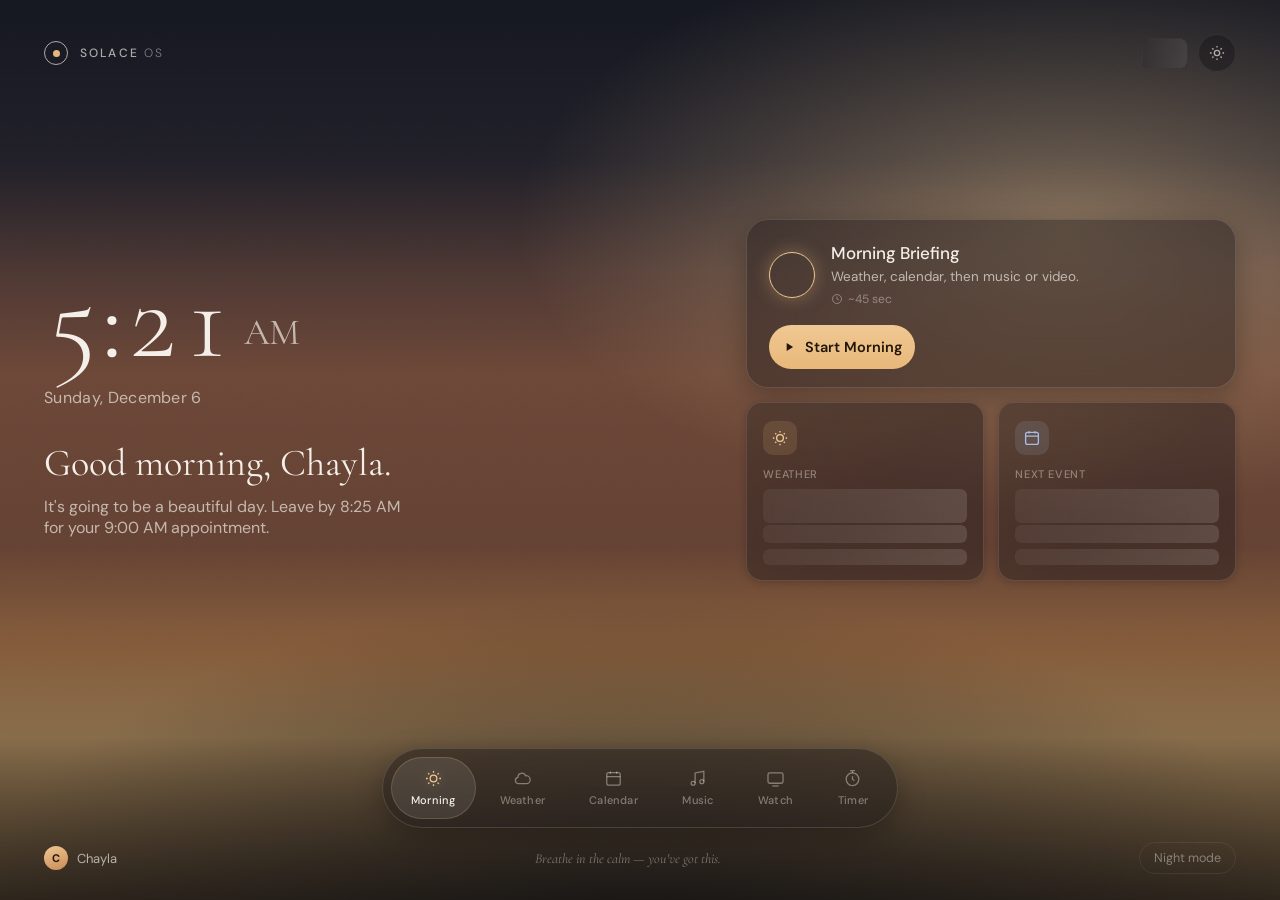
==== solace/index.html @ 103e1e3c "Solace UI/UX overhaul: design tokens through loading states - Add Cormorant Garamond + DM Sans typog" ====
<!DOCTYPE html>
<html lang="en">
<head>
<meta charset="UTF-8" />
<meta name="viewport" content="width=device-width, initial-scale=1.0, maximum-scale=1.0, user-scalable=no" />
<title>Solace</title>
<link rel="icon" href="data:image/svg+xml,%3Csvg xmlns='http://www.w3.org/2000/svg' viewBox='0 0 24 24'%3E%3Ccircle cx='12' cy='12' r='10' fill='none' stroke='%23e8b87a' stroke-width='1.6'/%3E%3Ccircle cx='12' cy='12' r='3' fill='%23e8b87a'/%3E%3C/svg%3E" />
<link rel="preconnect" href="https://fonts.googleapis.com" />
<link rel="preconnect" href="https://fonts.gstatic.com" crossorigin />
<link href="https://fonts.googleapis.com/css2?family=Cormorant+Garamond:ital,wght@0,300;0,400;0,500;1,300&family=DM+Sans:ital,opsz,wght@0,9..40,300;0,9..40,400;0,9..40,500;0,9..40,600;1,9..40,300&display=swap" rel="stylesheet" />
<link rel="stylesheet" href="styles.css" />
</head>
<body>

  <div id="wallpaper" class="wallpaper"></div>
  <div class="grain"></div>
  <div class="wallpaper-scrim"></div>

  <div id="app" class="app">

    <!-- Top bar -->
    <header class="topbar">
      <div class="wordmark">
        <span class="mark"><span class="mark-dot"></span></span>
        <span class="wordmark-text">SOLACE <span class="wordmark-thin">OS</span></span>
      </div>
      <div class="status-cluster">
        <span class="status-pill" id="statusTemp">64°</span>
        <button class="icon-btn" id="settingsBtn" aria-label="Settings" title="Settings">
          <svg viewBox="0 0 24 24" width="20" height="20" fill="none" stroke="currentColor" stroke-width="1.6">
            <circle cx="12" cy="12" r="3.2"/>
            <path d="M12 3.5v2M12 18.5v2M20.5 12h-2M5.5 12h-2M17.66 6.34l-1.42 1.42M7.76 16.24l-1.42 1.42M17.66 17.66l-1.42-1.42M7.76 7.76 6.34 6.34"/>
          </svg>
        </button>
      </div>
    </header>

    <!-- Main ambient view -->
    <main class="stage">
      <section class="hero">
        <div class="clock-block">
          <div class="clock" id="clock">7:00<span class="ampm" id="clockAmpm">AM</span></div>
          <div class="date" id="dateLine">Tuesday, May 20</div>
          <div class="greeting" id="greeting">Good morning, Chayla.</div>
          <div class="context-line" id="contextLine">It's going to be a beautiful day. Ready when you are.</div>
          <button class="timer-badge" id="timerBadge" hidden>
            <svg viewBox="0 0 24 24" width="13" height="13" fill="none" stroke="currentColor" stroke-width="2"><circle cx="12" cy="13" r="8"/><path d="M12 9v4l2.5 2M9 2h6"/></svg>
            <span id="timerBadgeText">4:32</span>
            <span class="timer-badge-label">left</span>
          </button>
        </div>
      </section>

      <section class="side">
        <button class="briefing-card" id="startMorningCard">
          <div class="briefing-top">
            <div class="orb" aria-hidden="true"><div class="orb-ring idle-breathe"></div></div>
            <div class="briefing-copy">
              <div class="briefing-title">Morning Briefing</div>
              <div class="briefing-sub">Weather, calendar, then music or video.</div>
              <div class="briefing-duration">
                <svg viewBox="0 0 24 24" width="12" height="12" fill="none" stroke="currentColor" stroke-width="1.8"><circle cx="12" cy="12" r="9"/><path d="M12 7v5l3.5 2"/></svg>
                ~45 sec
              </div>
            </div>
          </div>
          <div class="start-btn">
            <svg viewBox="0 0 24 24" width="14" height="14" fill="currentColor"><path d="M8 5v14l11-7z"/></svg>
            Start Morning
          </div>
        </button>

        <div class="preview-row">
          <div class="preview-card widget-card" id="weatherWidget">
            <div class="widget-icon weather-icon" aria-hidden="true">
              <svg viewBox="0 0 24 24" width="18" height="18" fill="none" stroke="currentColor" stroke-width="1.8"><circle cx="12" cy="12" r="4.5"/><path d="M12 2.5v2M12 19.5v2M21.5 12h-2M4.5 12h-2M18.4 5.6l-1.4 1.4M7 17l-1.4 1.4M18.4 18.4 17 17M7 7 5.6 5.6"/></svg>
            </div>
            <div class="preview-label">Weather</div>
            <div class="preview-main" id="weatherTempPreview">64°</div>
            <div class="preview-sub" id="weatherCondPreview">Clear</div>
            <div class="preview-foot" id="weatherHighLowPreview">High 76° · Low 58°</div>
          </div>
          <div class="preview-card widget-card" id="calendarWidget">
            <div class="widget-icon calendar-icon" aria-hidden="true">
              <svg viewBox="0 0 24 24" width="18" height="18" fill="none" stroke="currentColor" stroke-width="1.8"><rect x="3.5" y="4.5" width="17" height="16" rx="2.5"/><path d="M3.5 9.5h17M8 3v3M16 3v3"/></svg>
            </div>
            <div class="preview-label">Next event</div>
            <div class="preview-main" id="nextEventTime">9:00 AM</div>
            <div class="preview-sub" id="nextEventTitle">Morning Appointment</div>
            <div class="preview-foot" id="nextEventLeaveBy">Leave by 8:25 AM</div>
          </div>
        </div>
      </section>
    </main>

    <!-- Panels (Weather / Calendar / Music / Watch) -->
    <section class="panel" id="panel-weather" hidden>
      <div class="panel-inner">
        <button class="panel-close" data-close-panel aria-label="Close">
          <svg viewBox="0 0 24 24" width="16" height="16" fill="none" stroke="currentColor" stroke-width="1.8"><path d="M6 6l12 12M18 6 6 18"/></svg>
        </button>
        <h2 class="panel-title">Your day</h2>
        <div class="panel-weather-hero">
          <div class="panel-weather-temp" id="panelWeatherTemp">64°</div>
          <div class="panel-weather-cond" id="panelWeatherCond">Clear</div>
        </div>
        <div class="panel-weather-range" id="panelWeatherRange">High 76° · Low 58° · 30% chance of rain</div>
        <p class="panel-note" id="panelWeatherNote">Clear this morning with a warm afternoon.</p>
      </div>
    </section>

    <section class="panel" id="panel-calendar" hidden>
      <div class="panel-inner">
        <button class="panel-close" data-close-panel aria-label="Close">
          <svg viewBox="0 0 24 24" width="16" height="16" fill="none" stroke="currentColor" stroke-width="1.8"><path d="M6 6l12 12M18 6 6 18"/></svg>
        </button>
        <h2 class="panel-title">Up next</h2>
        <ul class="event-list" id="eventList"></ul>
      </div>
    </section>

    <section class="panel" id="panel-music" hidden>
      <div class="panel-inner panel-center panel-music-inner">
        <button class="panel-close" data-close-panel aria-label="Close">
          <svg viewBox="0 0 24 24" width="16" height="16" fill="none" stroke="currentColor" stroke-width="1.8"><path d="M6 6l12 12M18 6 6 18"/></svg>
        </button>
        <h2 class="panel-title">Play something</h2>

        <div class="spotify-embed-wrap" id="spotifyEmbedWrap" hidden>
          <iframe
            id="spotifyEmbed"
            title="Spotify playlist"
            style="border-radius: 12px"
            width="100%"
            height="352"
            frameborder="0"
            allowfullscreen
            allow="autoplay; clipboard-write; encrypted-media; fullscreen; picture-in-picture"
            loading="lazy"
          ></iframe>
        </div>

        <div class="empty-state" id="spotifyEmptyState">
          <div class="empty-state-icon music-empty-icon" aria-hidden="true">
            <svg viewBox="0 0 24 24" width="32" height="32" fill="none" stroke="currentColor" stroke-width="1.4"><path d="M9 18V5l11-2v13"/><circle cx="6.5" cy="18" r="2.5"/><circle cx="17.5" cy="16" r="2.5"/></svg>
          </div>
          <p class="empty-state-title">No playlist yet</p>
          <p class="empty-state-desc">Add a Spotify playlist link in Settings to play it right here.</p>
          <button class="pill-btn pill-btn-large" id="musicPlayBtn">
            <svg viewBox="0 0 24 24" width="16" height="16" fill="currentColor"><path d="M8 5v14l11-7z"/></svg>
            Open Spotify
          </button>
        </div>
      </div>
    </section>

    <section class="panel" id="panel-timer" hidden>
      <div class="panel-inner">
        <button class="panel-close" data-close-panel aria-label="Close">
          <svg viewBox="0 0 24 24" width="16" height="16" fill="none" stroke="currentColor" stroke-width="1.8"><path d="M6 6l12 12M18 6 6 18"/></svg>
        </button>
        <h2 class="panel-title">Timer &amp; alarms</h2>

        <div class="timer-setup" id="timerSetup">
          <div class="timer-presets">
            <button class="preset-chip" data-minutes="5">5 min</button>
            <button class="preset-chip" data-minutes="10">10 min</button>
            <button class="preset-chip" data-minutes="15">15 min</button>
            <button class="preset-chip" data-minutes="20">20 min</button>
            <button class="preset-chip" data-minutes="30">30 min</button>
          </div>
          <div class="timer-custom-row">
            <input type="number" id="timerCustomMinutes" min="1" max="180" placeholder="Custom minutes" />
            <button class="pill-btn" id="timerStartBtn">Start</button>
          </div>
        </div>

        <div class="timer-display" id="timerDisplay" hidden>
          <div class="timer-countdown" id="timerCountdown">10:00</div>
          <div class="timer-controls">
            <button class="ghost-btn" id="timerPauseBtn">Pause</button>
            <button class="ghost-btn" id="timerCancelBtn">Cancel</button>
          </div>
        </div>

        <div class="panel-divider"></div>

        <h3 class="subsection-title">Alarms</h3>
        <ul class="feed-list" id="alarmList"></ul>
        <div class="feed-add-row">
          <input type="time" id="newAlarmTime" class="feed-label-input" />
          <input type="text" id="newAlarmLabel" placeholder="Label (optional)" class="feed-url-input" />
          <button class="pill-btn" id="addAlarmBtn">Add</button>
        </div>
      </div>
    </section>

    <section class="panel" id="panel-watch" hidden>
      <div class="panel-inner panel-center">
        <button class="panel-close" data-close-panel aria-label="Close">
          <svg viewBox="0 0 24 24" width="16" height="16" fill="none" stroke="currentColor" stroke-width="1.8"><path d="M6 6l12 12M18 6 6 18"/></svg>
        </button>
        <h2 class="panel-title">Watch something</h2>
        <div class="watch-grid">
          <button class="watch-tile watch-tile-youtube" data-url="https://www.youtube.com">
            <span class="watch-tile-icon" aria-hidden="true">
              <svg viewBox="0 0 24 24" width="28" height="28" fill="currentColor"><path d="M23.5 6.2a3 3 0 0 0-2.1-2.1C19.5 3.5 12 3.5 12 3.5s-7.5 0-9.4.6A3 3 0 0 0 .5 6.2 31.5 31.5 0 0 0 0 12a31.5 31.5 0 0 0 .5 5.8 3 3 0 0 0 2.1 2.1c1.9.6 9.4.6 9.4.6s7.5 0 9.4-.6a3 3 0 0 0 2.1-2.1A31.5 31.5 0 0 0 24 12a31.5 31.5 0 0 0-.5-5.8zM9.7 15.5V8.5L15.8 12l-6.1 3.5z"/></svg>
            </span>
            <span class="watch-tile-name">YouTube</span>
          </button>
          <button class="watch-tile watch-tile-netflix" data-url="https://www.netflix.com">
            <span class="watch-tile-icon" aria-hidden="true">
              <svg viewBox="0 0 24 24" width="28" height="28" fill="currentColor"><path d="M5.4 3h3.6l3.2 8.6L15.4 3h3.6l-5.2 18h-3.6L5.4 3zm13.2 0h3.6L24 21h-3.6l-2.4-8.4L15.6 21H12l6.6-18z"/></svg>
            </span>
            <span class="watch-tile-name">Netflix</span>
          </button>
          <button class="watch-tile watch-tile-peacock" data-url="https://www.peacocktv.com">
            <span class="watch-tile-icon" aria-hidden="true">
              <svg viewBox="0 0 24 24" width="28" height="28" fill="currentColor"><circle cx="12" cy="12" r="9"/><path d="M8 14c1.5-2 3-3 4-3s2.5 1 4 3" fill="none" stroke="currentColor" stroke-width="1.5"/></svg>
            </span>
            <span class="watch-tile-name">Peacock</span>
          </button>
        </div>
        <p class="panel-footnote">Opens in a new tab — Solace stays right here.</p>
      </div>
    </section>

    <!-- Bottom dock -->
    <nav class="dock" id="dock">
      <button class="dock-item active" data-view="morning">
        <svg viewBox="0 0 24 24" width="19" height="19" fill="none" stroke="currentColor" stroke-width="1.6"><circle cx="12" cy="12" r="4.2"/><path d="M12 2.5v2.2M12 19.3v2.2M21.5 12h-2.2M4.7 12H2.5M18.7 5.3l-1.55 1.55M6.85 17.15l-1.55 1.55M18.7 18.7l-1.55-1.55M6.85 6.85 5.3 5.3"/></svg>
        <span>Morning</span>
      </button>
      <button class="dock-item" data-view="weather">
        <svg viewBox="0 0 24 24" width="19" height="19" fill="none" stroke="currentColor" stroke-width="1.6"><path d="M7 18.5a4 4 0 0 1-.8-7.92 5 5 0 0 1 9.66-2A4.5 4.5 0 0 1 17.5 18.5H7Z"/></svg>
        <span>Weather</span>
      </button>
      <button class="dock-item" data-view="calendar">
        <svg viewBox="0 0 24 24" width="19" height="19" fill="none" stroke="currentColor" stroke-width="1.6"><rect x="3.5" y="4.5" width="17" height="16" rx="2.5"/><path d="M3.5 9.5h17M8 3v3M16 3v3"/></svg>
        <span>Calendar</span>
      </button>
      <button class="dock-item" data-view="music">
        <svg viewBox="0 0 24 24" width="19" height="19" fill="none" stroke="currentColor" stroke-width="1.6"><path d="M9 18V5l11-2v13"/><circle cx="6.5" cy="18" r="2.5"/><circle cx="17.5" cy="16" r="2.5"/></svg>
        <span>Music</span>
      </button>
      <button class="dock-item" data-view="watch">
        <svg viewBox="0 0 24 24" width="19" height="19" fill="none" stroke="currentColor" stroke-width="1.6"><rect x="2.5" y="5" width="19" height="13" rx="2.2"/><path d="M8 21.5h8"/></svg>
        <span>Watch</span>
      </button>
      <button class="dock-item" data-view="timer">
        <svg viewBox="0 0 24 24" width="19" height="19" fill="none" stroke="currentColor" stroke-width="1.6"><circle cx="12" cy="13" r="8"/><path d="M12 9v4l2.5 2M9 2h6M12 2v3"/></svg>
        <span>Timer</span>
      </button>
    </nav>

    <!-- Bottom-left profile / quote strip (ambient) -->
    <div class="bottom-strip">
      <div class="profile-chip">
        <span class="avatar" id="avatarInitial">C</span>
        <span id="profileName">Chayla</span>
      </div>
      <div class="quote-line" id="quoteLine">Your day is already unfolding. Let's make it a good one.</div>
      <button class="ghost-btn" id="nightModeBtn">Night mode</button>
    </div>
  </div>

  <!-- Morning briefing overlay -->
  <div class="briefing-overlay" id="briefingOverlay" hidden>
    <div class="briefing-stage">
      <div class="briefing-progress-wrap" id="briefingProgressWrap" aria-hidden="true">
        <div class="briefing-progress-track">
          <div class="briefing-progress-bar" id="briefingProgressBar"></div>
        </div>
        <span class="briefing-progress-label" id="briefingProgressLabel">Morning briefing</span>
      </div>
      <div class="briefing-orb" id="briefingOrb"><div class="orb-ring big"></div><div class="orb-ring big delay"></div></div>
      <div class="briefing-text" id="briefingText">Good morning, Chayla.</div>
      <div class="briefing-media-choices" id="briefingChoices" hidden>
        <button class="choice-btn" data-action="music">Play Music</button>
        <button class="choice-btn" data-action="youtube">YouTube</button>
        <button class="choice-btn" data-action="netflix">Netflix</button>
        <button class="choice-btn" data-action="peacock">Peacock</button>
        <button class="choice-btn choice-btn-quiet" data-action="none">Not Now</button>
      </div>
      <button class="briefing-close" id="briefingClose" aria-label="Close">
        <svg viewBox="0 0 24 24" width="18" height="18" fill="none" stroke="currentColor" stroke-width="1.8"><path d="M6 6l12 12M18 6 6 18"/></svg>
      </button>
    </div>
  </div>

  <!-- Timer/alarm alert overlay -->
  <div class="briefing-overlay" id="alertOverlay" hidden>
    <div class="briefing-stage">
      <div class="briefing-orb"><div class="orb-ring big"></div><div class="orb-ring big delay"></div></div>
      <div class="briefing-text" id="alertText">Time's up!</div>
      <div class="briefing-media-choices">
        <button class="choice-btn" id="alertSnoozeBtn" hidden>Snooze</button>
        <button class="choice-btn" id="alertDismissBtn">Dismiss</button>
      </div>
    </div>
  </div>

  <!-- Settings overlay -->
  <div class="settings-overlay" id="settingsOverlay" hidden>
    <div class="settings-panel">
      <div class="settings-header">
        <h2>Settings</h2>
        <button class="icon-btn" id="settingsClose" aria-label="Close">
          <svg viewBox="0 0 24 24" width="18" height="18" fill="none" stroke="currentColor" stroke-width="1.8"><path d="M6 6l12 12M18 6 6 18"/></svg>
        </button>
      </div>

      <div class="settings-body">
        <section class="settings-section">
          <h3 class="settings-section-title">Profile</h3>
          <label class="field">
            <span class="field-label">Name</span>
            <input type="text" id="settingName" placeholder="Chayla" />
          </label>

          <label class="field">
            <span class="field-label">Device name</span>
            <input type="text" id="settingDevice" placeholder="Solace" />
          </label>
        </section>

        <section class="settings-section">
          <h3 class="settings-section-title">Media</h3>
          <label class="field">
            <span class="field-label">Spotify playlist link</span>
            <input type="url" id="settingSpotifyUrl" placeholder="https://open.spotify.com/playlist/..." />
          </label>
        </section>

        <section class="settings-section">
          <h3 class="settings-section-title">Calendars</h3>
          <div class="field">
            <span class="field-label">Connected feeds</span>
          <ul class="feed-list" id="calendarFeedList"></ul>
          <div class="feed-add-row">
            <input type="text" id="newFeedLabel" placeholder="Label (e.g. Chayla)" class="feed-label-input" />
            <input type="url" id="newFeedUrl" placeholder="webcal:// or https:// calendar link" class="feed-url-input" />
            <button class="pill-btn" id="addFeedBtn">Add</button>
          </div>
          <div class="field-hint" id="feedHint">From the Calendar app: calendar name → Share Calendar → Public Calendar, then copy the link.</div>
          </div>
        </section>

        <section class="settings-section">
          <h3 class="settings-section-title">Appearance</h3>
          <div class="field">
            <span class="field-label">Wallpaper</span>
          <div class="wallpaper-row">
            <button class="pill-btn" id="wallpaperUploadBtn">Upload photo</button>
            <button class="ghost-btn" id="wallpaperResetBtn">Use default</button>
          </div>
          <input type="file" id="wallpaperInput" accept="image/*" hidden />
          <div class="field-hint" id="wallpaperHint"></div>
          </div>
        </section>

        <section class="settings-section">
          <h3 class="settings-section-title">Briefing</h3>
          <label class="field">
            <span class="field-label">Voice</span>
            <select id="settingVoice"></select>
          </label>

          <div class="field field-row">
            <span class="field-label">Speak briefing aloud</span>
            <button class="toggle" id="toggleVoice" role="switch" aria-checked="true"><span class="toggle-knob"></span></button>
          </div>

          <div class="field field-row">
            <span class="field-label">Morning auto-start</span>
            <button class="toggle" id="toggleAutoStart" role="switch" aria-checked="false"><span class="toggle-knob"></span></button>
          </div>

          <label class="field">
            <span class="field-label">Morning start time</span>
            <input type="time" id="settingStartTime" value="07:00" />
          </label>
        </section>

        <div class="settings-footer">
          <button class="pill-btn pill-btn-large" id="settingsSaveBtn">Save changes</button>
          <div class="field-hint settings-status" id="dataSourceHint">Checking for live updates…</div>
        </div>
      </div>
    </div>
  </div>

  <script src="vendor/supabase.js"></script>
  <script src="data.js"></script>
  <script src="app.js"></script>
</body>
</html>
---- solace/styles.css ----
:root {
  /* Color */
  --ink: #f4efe8;
  --ink-dim: rgba(244, 239, 232, 0.68);
  --ink-faint: rgba(244, 239, 232, 0.42);
  --accent: #e8b87a;
  --accent-strong: #f0c893;
  --accent-deep: #c98a55;
  --ground: #0b0b0d;
  --dusk: #1c2231;
  --ember: #8a5a45;
  --surface: rgba(20, 18, 22, 0.38);
  --surface-strong: rgba(16, 14, 18, 0.56);
  --surface-border: rgba(244, 239, 232, 0.14);
  --surface-border-soft: rgba(244, 239, 232, 0.08);

  /* Typography */
  --font-display: "Cormorant Garamond", Georgia, "Times New Roman", serif;
  --font-body: "DM Sans", -apple-system, "SF Pro Display", "Segoe UI", Inter, Roboto, system-ui, sans-serif;

  /* Spacing scale */
  --space-1: 4px;
  --space-2: 8px;
  --space-3: 12px;
  --space-4: 16px;
  --space-5: 20px;
  --space-6: 24px;
  --space-7: 32px;
  --space-8: 44px;

  /* Shape & motion */
  --radius-lg: 22px;
  --radius-md: 16px;
  --radius-sm: 10px;
  --blur: 22px;
  --ease: cubic-bezier(0.22, 1, 0.36, 1);
  --ease-spring: cubic-bezier(0.34, 1.56, 0.64, 1);

  /* Elevation */
  --shadow-sm: 0 2px 8px rgba(0, 0, 0, 0.18);
  --shadow-md: 0 8px 28px rgba(0, 0, 0, 0.28);
  --shadow-lg: 0 18px 48px rgba(0, 0, 0, 0.38);
  --elev-1: var(--shadow-sm);
  --elev-2: var(--shadow-md);
  --elev-3: var(--shadow-lg);
}

* { box-sizing: border-box; }

[hidden] { display: none !important; }

html, body {
  height: 100%;
  margin: 0;
  overflow: hidden;
  background: var(--ground);
  font-family: var(--font-body);
  color: var(--ink);
  -webkit-font-smoothing: antialiased;
  user-select: none;
}

button, input, select {
  font-family: inherit;
  color: inherit;
}

button {
  cursor: pointer;
  background: none;
  border: none;
}

button:focus-visible,
input:focus-visible,
select:focus-visible,
[tabindex]:focus-visible {
  outline: 2px solid var(--accent);
  outline-offset: 2px;
}

/* ---------- Wallpaper ---------- */

.wallpaper {
  position: fixed;
  inset: -4%;
  background-image:
    radial-gradient(ellipse 60% 45% at 78% 28%, rgba(255, 214, 160, 0.55), transparent 60%),
    linear-gradient(180deg, var(--dusk) 0%, #2c2a35 22%, var(--ember) 42%, #8a5a45 58%, var(--accent-deep) 68%, var(--accent) 76%, #1a1410 100%);
  background-size: 110% 110%;
  background-position: 50% 40%;
}

.wallpaper.custom {
  background-image: var(--custom-wallpaper);
  background-size: cover;
}

.wallpaper::after {
  content: "";
  position: absolute;
  inset: 0;
  background: radial-gradient(ellipse 70% 50% at 50% 100%, rgba(10, 14, 22, 0.55), transparent 70%);
}

.grain {
  position: fixed;
  inset: 0;
  pointer-events: none;
  opacity: 0.05;
  mix-blend-mode: overlay;
  background-image: url("data:image/svg+xml,%3Csvg xmlns='http://www.w3.org/2000/svg' width='160' height='160'%3E%3Cfilter id='n'%3E%3CfeTurbulence type='fractalNoise' baseFrequency='0.9' numOctaves='2' stitchTiles='stitch'/%3E%3C/filter%3E%3Crect width='100%25' height='100%25' filter='url(%23n)'/%3E%3C/svg%3E");
}

.wallpaper-scrim {
  position: fixed;
  inset: 0;
  background: linear-gradient(180deg, rgba(6, 7, 10, 0.42) 0%, rgba(6, 7, 10, 0.18) 30%, rgba(6, 7, 10, 0.32) 70%, rgba(6, 7, 10, 0.58) 100%);
  pointer-events: none;
}

@media (prefers-reduced-motion: no-preference) {
  .wallpaper:not(.custom) {
    animation: driftWallpaper 90s ease-in-out infinite;
  }
  .orb-ring.idle-breathe {
    animation: breathe 4.5s ease-in-out infinite;
  }
}

@keyframes driftWallpaper {
  0% { background-position: 50% 40%; }
  50% { background-position: 54% 45%; }
  100% { background-position: 50% 40%; }
}

@keyframes breathe {
  0%, 100% { transform: scale(1); opacity: 1; }
  50% { transform: scale(1.08); opacity: 0.8; }
}

/* ---------- App shell ---------- */

.app {
  position: relative;
  height: 100vh;
  display: flex;
  flex-direction: column;
  padding: 34px 44px 26px;
}

.topbar {
  display: flex;
  align-items: center;
  justify-content: space-between;
  transition: opacity 0.6s var(--ease), transform 0.6s var(--ease);
}

.wordmark {
  display: flex;
  align-items: center;
  gap: var(--space-3);
  letter-spacing: 0.18em;
  font-size: 12px;
  font-weight: 500;
  font-family: var(--font-body);
  color: var(--ink-dim);
}

.mark {
  width: 24px;
  height: 24px;
  border-radius: 50%;
  border: 1.4px solid var(--ink-dim);
  display: flex;
  align-items: center;
  justify-content: center;
}

.mark-dot {
  width: 7px;
  height: 7px;
  border-radius: 50%;
  background: var(--accent);
}

.wordmark-thin { font-weight: 300; opacity: 0.7; }

.status-cluster {
  display: flex;
  align-items: center;
  gap: 10px;
}

.status-pill {
  font-size: 13px;
  color: var(--ink-dim);
  padding: 6px 12px;
  border-radius: 999px;
  background: var(--surface);
  border: 1px solid var(--surface-border-soft);
  backdrop-filter: blur(var(--blur));
  font-variant-numeric: tabular-nums;
}

.icon-btn {
  width: 38px;
  height: 38px;
  border-radius: 50%;
  display: flex;
  align-items: center;
  justify-content: center;
  color: var(--ink-dim);
  background: var(--surface);
  border: 1px solid var(--surface-border-soft);
  backdrop-filter: blur(var(--blur));
  transition: background 0.25s var(--ease), color 0.25s var(--ease), transform 0.15s var(--ease);
}

.icon-btn:hover { color: var(--ink); background: var(--surface-strong); }
.icon-btn:active { transform: scale(0.94); }

/* ---------- Stage ---------- */

.stage {
  flex: 1;
  display: grid;
  grid-template-columns: 1.15fr 0.85fr;
  align-items: center;
  gap: 40px;
  min-height: 0;
}

.hero { display: flex; flex-direction: column; justify-content: center; }

.clock-block { transition: opacity 0.6s var(--ease); }

.clock {
  font-family: var(--font-display);
  font-size: clamp(64px, 9vw, 128px);
  font-weight: 300;
  line-height: 1;
  letter-spacing: -0.01em;
  font-variant-numeric: tabular-nums;
}

.ampm {
  font-size: 0.32em;
  font-weight: 400;
  margin-left: 10px;
  color: var(--ink-dim);
  vertical-align: middle;
}

.date {
  margin-top: 10px;
  font-size: 16px;
  color: var(--ink-dim);
  letter-spacing: 0.02em;
}

.greeting {
  margin-top: var(--space-7);
  font-family: var(--font-display);
  font-size: clamp(26px, 3vw, 38px);
  font-weight: 400;
  text-wrap: balance;
}

.context-line {
  margin-top: 10px;
  font-size: 16px;
  color: var(--ink-dim);
  max-width: 34ch;
}

/* ---------- Side / assistant card ---------- */

.side {
  display: flex;
  flex-direction: column;
  gap: 14px;
  transition: opacity 0.6s var(--ease), transform 0.6s var(--ease);
}

.briefing-card {
  display: flex;
  flex-direction: column;
  gap: 18px;
  padding: 22px 22px 18px;
  border-radius: var(--radius-lg);
  background: var(--surface);
  border: 1px solid var(--surface-border);
  backdrop-filter: blur(var(--blur));
  box-shadow: var(--elev-2);
  text-align: left;
  transition: background 0.25s var(--ease), transform 0.15s var(--ease), border-color 0.25s var(--ease), box-shadow 0.25s var(--ease);
}

.briefing-card:hover { background: var(--surface-strong); border-color: rgba(244,239,232,0.22); }
.briefing-card:active { transform: scale(0.995); }

.briefing-top { display: flex; align-items: center; gap: 16px; }

.orb {
  position: relative;
  width: 46px;
  height: 46px;
  border-radius: 50%;
  flex-shrink: 0;
  display: flex;
  align-items: center;
  justify-content: center;
}

.orb-ring {
  position: absolute;
  inset: 0;
  border-radius: 50%;
  border: 1.6px solid var(--accent-strong);
  box-shadow: 0 0 18px rgba(232, 184, 122, 0.35);
}

.briefing-copy { display: flex; flex-direction: column; gap: 4px; }

.briefing-title { font-size: 17px; font-weight: 500; }

.briefing-sub { font-size: 13.5px; color: var(--ink-dim); }

.briefing-duration {
  display: flex;
  align-items: center;
  gap: 5px;
  font-size: 12px;
  color: var(--ink-faint);
  margin-top: 2px;
}

.start-btn {
  display: flex;
  align-items: center;
  justify-content: center;
  gap: 9px;
  padding: 13px;
  border-radius: 999px;
  background: linear-gradient(180deg, var(--accent-strong), var(--accent));
  color: #221609;
  font-size: 14.5px;
  font-weight: 600;
}

.preview-row {
  display: grid;
  grid-template-columns: 1fr 1fr;
  gap: 14px;
}

.preview-card {
  position: relative;
  padding: 18px 16px 15px;
  border-radius: var(--radius-md);
  background: var(--surface);
  border: 1px solid var(--surface-border);
  backdrop-filter: blur(var(--blur));
  box-shadow: var(--elev-1);
  overflow: hidden;
  transition: border-color 0.3s var(--ease), box-shadow 0.3s var(--ease), transform 0.3s var(--ease);
}

.widget-card::before {
  content: "";
  position: absolute;
  inset: 0;
  background: linear-gradient(135deg, rgba(232, 184, 122, 0.06), transparent 55%);
  pointer-events: none;
}

.widget-icon {
  width: 34px;
  height: 34px;
  border-radius: 10px;
  display: flex;
  align-items: center;
  justify-content: center;
  margin-bottom: var(--space-3);
}

.weather-icon {
  background: rgba(232, 184, 122, 0.14);
  color: var(--accent-strong);
}

.calendar-icon {
  background: rgba(160, 180, 220, 0.14);
  color: #a8bce8;
}

.widget-card.data-refresh {
  animation: widgetPulse 0.65s var(--ease);
}

@keyframes widgetPulse {
  0% { transform: scale(1); border-color: var(--surface-border); }
  40% { transform: scale(1.02); border-color: rgba(232, 184, 122, 0.45); box-shadow: var(--elev-2); }
  100% { transform: scale(1); border-color: var(--surface-border); }
}

.preview-label {
  display: flex;
  align-items: center;
  gap: 6px;
  font-size: 11px;
  letter-spacing: 0.06em;
  color: var(--ink-faint);
  text-transform: uppercase;
  font-weight: 500;
}

.preview-main { font-size: 26px; font-weight: 300; margin-top: 8px; font-variant-numeric: tabular-nums; }
.preview-sub { font-size: 14px; color: var(--ink-dim); margin-top: 2px; }
.preview-foot { font-size: 12px; color: var(--ink-faint); margin-top: 6px; }

/* ---------- Dock ---------- */

.dock {
  align-self: center;
  position: relative;
  z-index: 25;
  display: flex;
  gap: var(--space-1);
  padding: var(--space-2);
  margin-top: var(--space-5);
  border-radius: 999px;
  background: var(--surface);
  border: 1px solid var(--surface-border);
  backdrop-filter: blur(var(--blur));
  box-shadow: var(--elev-2);
  transition: opacity 0.6s var(--ease), transform 0.6s var(--ease), padding 0.5s var(--ease);
}

.dock-item {
  display: flex;
  flex-direction: column;
  align-items: center;
  gap: 5px;
  padding: 12px 20px;
  border-radius: 999px;
  color: var(--ink-faint);
  font-size: 11px;
  font-weight: 500;
  letter-spacing: 0.02em;
  min-width: 72px;
  min-height: 52px;
  transition: color 0.25s var(--ease), background 0.25s var(--ease), transform 0.2s var(--ease-spring);
}

.dock-item:hover { color: var(--ink-dim); transform: translateY(-1px); }

.dock-item.active {
  color: var(--ink);
  background: rgba(244, 239, 232, 0.1);
  box-shadow: inset 0 0 0 1px rgba(232, 184, 122, 0.22);
}

.dock-item.active svg { stroke: var(--accent-strong); filter: drop-shadow(0 0 6px rgba(232, 184, 122, 0.35)); }

.dock-item:active { transform: scale(0.96); }

/* ---------- Bottom strip ---------- */

.bottom-strip {
  position: relative;
  z-index: 25;
  display: flex;
  align-items: center;
  justify-content: space-between;
  margin-top: 14px;
  transition: opacity 0.6s var(--ease), transform 0.6s var(--ease);
}

.profile-chip {
  display: flex;
  align-items: center;
  gap: 9px;
  font-size: 13px;
  color: var(--ink-dim);
}

.avatar {
  width: 24px;
  height: 24px;
  border-radius: 50%;
  background: linear-gradient(160deg, var(--accent-strong), var(--accent-deep));
  display: flex;
  align-items: center;
  justify-content: center;
  font-size: 11px;
  font-weight: 700;
  color: #221609;
}

.quote-line {
  font-family: var(--font-display);
  font-size: 14px;
  font-style: italic;
  font-weight: 400;
  color: var(--ink-faint);
  transition: opacity 0.5s var(--ease);
}

.ghost-btn {
  font-size: 12.5px;
  color: var(--ink-faint);
  padding: 7px 14px;
  border-radius: 999px;
  border: 1px solid var(--surface-border-soft);
  transition: color 0.25s var(--ease), border-color 0.25s var(--ease);
}

.ghost-btn:hover { color: var(--ink); border-color: var(--surface-border); }

/* ---------- Ambient / idle state ---------- */

.app.idle .topbar,
.app.idle .dock,
.app.idle .bottom-strip,
.app.idle .context-line {
  opacity: 0;
  pointer-events: none;
  transform: translateY(8px) scale(0.98);
}

.app.idle .side {
  opacity: 0;
  pointer-events: none;
  position: absolute;
  transform: translateY(8px) scale(0.98);
}

/* ---------- Panels ---------- */

.panel {
  position: fixed;
  top: 0;
  left: 0;
  right: 0;
  bottom: 150px;
  z-index: 20;
  display: flex;
  align-items: center;
  justify-content: center;
  padding: 60px;
  animation: panelIn 0.35s var(--ease);
}

@keyframes panelIn {
  from { opacity: 0; transform: scale(0.985); }
  to { opacity: 1; transform: scale(1); }
}

.panel-inner {
  position: relative;
  width: 100%;
  max-width: 640px;
  padding: 40px 44px;
  border-radius: 26px;
  background: var(--surface-strong);
  border: 1px solid var(--surface-border);
  backdrop-filter: blur(28px);
  box-shadow: var(--elev-3);
}

.panel-center { text-align: center; display: flex; flex-direction: column; align-items: center; }

.panel-music-inner { max-width: 480px; width: 100%; }

.spotify-embed-wrap { width: 100%; }
.spotify-embed-wrap iframe { display: block; }

#spotifyEmptyState { display: flex; flex-direction: column; align-items: center; gap: 4px; }

.panel-close {
  position: absolute;
  top: 18px;
  right: 18px;
  width: 34px;
  height: 34px;
  border-radius: 50%;
  display: flex;
  align-items: center;
  justify-content: center;
  color: var(--ink-dim);
  background: var(--surface);
  border: 1px solid var(--surface-border-soft);
  transition: background 0.25s var(--ease), color 0.25s var(--ease);
}

.panel-close:hover { color: var(--ink); background: rgba(244,239,232,0.14); }

.panel-title {
  font-family: var(--font-display);
  font-size: 26px;
  font-weight: 400;
  margin: 0 0 24px;
  padding-right: 40px;
}

.panel-weather-hero { display: flex; align-items: baseline; gap: 14px; }
.panel-weather-temp { font-size: 56px; font-weight: 200; font-variant-numeric: tabular-nums; }
.panel-weather-cond { font-size: 20px; color: var(--ink-dim); font-weight: 300; }
.panel-weather-range { margin-top: 10px; font-size: 14px; color: var(--ink-faint); }
.panel-note { margin-top: 18px; font-size: 15px; color: var(--ink-dim); line-height: 1.6; }

.event-list { list-style: none; margin: 0; padding: 0; display: flex; flex-direction: column; }

.event-list li {
  display: flex;
  align-items: baseline;
  gap: 18px;
  padding: 16px 0;
  border-bottom: 1px solid var(--surface-border-soft);
}

.event-list li:last-child { border-bottom: none; }

.event-time { font-size: 14px; color: var(--ink-faint); min-width: 78px; font-variant-numeric: tabular-nums; }
.event-body { flex: 1; }
.event-title { font-size: 16px; font-weight: 400; }
.event-leave { font-size: 12.5px; color: var(--accent-strong); margin-top: 3px; }
.event-loc { font-size: 12.5px; color: var(--ink-faint); margin-top: 3px; }
.event-empty { font-size: 15px; color: var(--ink-dim); padding: 8px 0; }

.watch-grid {
  display: grid;
  grid-template-columns: repeat(3, 1fr);
  gap: 14px;
  margin-top: 6px;
  width: 100%;
}

.watch-tile {
  display: flex;
  flex-direction: column;
  align-items: center;
  justify-content: center;
  gap: var(--space-3);
  padding: 28px 14px;
  border-radius: var(--radius-md);
  background: var(--surface);
  border: 1px solid var(--surface-border);
  font-size: 15px;
  font-weight: 500;
  transition: background 0.25s var(--ease), transform 0.15s var(--ease), border-color 0.25s var(--ease), box-shadow 0.25s var(--ease);
}

.watch-tile-icon {
  width: 52px;
  height: 52px;
  border-radius: 14px;
  display: flex;
  align-items: center;
  justify-content: center;
  transition: transform 0.25s var(--ease-spring);
}

.watch-tile-name { font-size: 14px; }

.watch-tile-youtube .watch-tile-icon { background: rgba(255, 0, 0, 0.16); color: #ff4444; }
.watch-tile-netflix .watch-tile-icon { background: rgba(229, 9, 20, 0.16); color: #e50914; }
.watch-tile-peacock .watch-tile-icon { background: rgba(0, 180, 216, 0.16); color: #00b4d8; }

.watch-tile:hover { background: rgba(244,239,232,0.1); border-color: rgba(244,239,232,0.22); box-shadow: var(--elev-1); }
.watch-tile:hover .watch-tile-icon { transform: scale(1.06); }
.watch-tile:active { transform: scale(0.97); }

.panel-footnote { margin-top: var(--space-5); font-size: 13px; color: var(--ink-faint); min-height: 18px; }

/* ---------- Empty states ---------- */

.empty-state {
  display: flex;
  flex-direction: column;
  align-items: center;
  gap: var(--space-2);
  padding: var(--space-6) var(--space-4);
  text-align: center;
}

.empty-state-icon {
  width: 64px;
  height: 64px;
  border-radius: 18px;
  display: flex;
  align-items: center;
  justify-content: center;
  margin-bottom: var(--space-2);
}

.music-empty-icon {
  background: rgba(30, 215, 96, 0.12);
  color: #1ed760;
}

.empty-state-title {
  font-family: var(--font-display);
  font-size: 22px;
  font-weight: 400;
  margin: 0;
  color: var(--ink);
}

.empty-state-desc {
  font-size: 14px;
  color: var(--ink-dim);
  margin: 0 0 var(--space-3);
  max-width: 28ch;
  line-height: 1.5;
}

.mock-note { margin-top: 20px; font-size: 13px; color: var(--ink-faint); min-height: 18px; }

.pill-btn {
  padding: 12px 22px;
  border-radius: 999px;
  background: linear-gradient(180deg, var(--accent-strong), var(--accent));
  color: #221609;
  font-size: 14px;
  font-weight: 600;
  display: inline-flex;
  align-items: center;
  gap: 8px;
  transition: transform 0.15s var(--ease), filter 0.2s var(--ease);
}

.pill-btn:hover { filter: brightness(1.05); }
.pill-btn:active { transform: scale(0.97); }
.pill-btn-large { padding: 15px 28px; font-size: 15px; margin-top: 8px; }

/* ---------- Morning briefing overlay ---------- */

.briefing-overlay {
  position: fixed;
  inset: 0;
  z-index: 40;
  display: flex;
  align-items: center;
  justify-content: center;
  background: rgba(6, 7, 10, 0.62);
  backdrop-filter: blur(30px) saturate(1.1);
  animation: fadeIn 0.4s var(--ease);
}

@keyframes fadeIn { from { opacity: 0; } to { opacity: 1; } }

.briefing-stage {
  position: relative;
  width: min(560px, 88vw);
  display: flex;
  flex-direction: column;
  align-items: center;
  text-align: center;
  gap: 30px;
}

.briefing-progress-wrap {
  width: min(320px, 70vw);
  display: flex;
  flex-direction: column;
  align-items: center;
  gap: var(--space-2);
  margin-bottom: -8px;
}

.briefing-progress-track {
  width: 100%;
  height: 3px;
  border-radius: 999px;
  background: rgba(244, 239, 232, 0.12);
  overflow: hidden;
}

.briefing-progress-bar {
  height: 100%;
  width: 0%;
  border-radius: 999px;
  background: linear-gradient(90deg, var(--accent-deep), var(--accent-strong));
  transition: width 0.5s var(--ease);
}

.briefing-progress-label {
  font-size: 11px;
  letter-spacing: 0.08em;
  text-transform: uppercase;
  color: var(--ink-faint);
  font-weight: 500;
}

.briefing-orb {
  position: relative;
  width: 84px;
  height: 84px;
  display: flex;
  align-items: center;
  justify-content: center;
}

.orb-ring.big {
  width: 84px;
  height: 84px;
  border-width: 1px;
}

@media (prefers-reduced-motion: no-preference) {
  .orb-ring.big {
    animation: pulse 2.6s ease-in-out infinite;
  }
  .orb-ring.big.delay { animation-delay: 1.3s; }
}

@keyframes pulse {
  0% { transform: scale(0.7); opacity: 0.9; }
  70% { transform: scale(1.35); opacity: 0; }
  100% { opacity: 0; }
}

.briefing-text {
  font-family: var(--font-display);
  font-size: clamp(24px, 3.4vw, 34px);
  font-weight: 400;
  line-height: 1.45;
  min-height: 2.6em;
  transition: opacity 0.35s var(--ease), transform 0.45s var(--ease);
  text-wrap: balance;
}

.briefing-text.stage-enter {
  opacity: 0;
  transform: translateY(10px);
}

.briefing-text.stage-visible {
  opacity: 1;
  transform: translateY(0);
}

.briefing-media-choices {
  display: flex;
  flex-wrap: wrap;
  justify-content: center;
  gap: 12px;
  animation: fadeIn 0.5s var(--ease);
}

.choice-btn {
  padding: 14px 22px;
  border-radius: 999px;
  background: var(--surface);
  border: 1px solid var(--surface-border);
  font-size: 14.5px;
  transition: background 0.25s var(--ease), transform 0.15s var(--ease);
}

.choice-btn:hover { background: rgba(244,239,232,0.12); }
.choice-btn:active { transform: scale(0.96); }

.choice-btn-quiet { color: var(--ink-faint); border-color: transparent; background: transparent; }

.briefing-close {
  position: absolute;
  top: -56px;
  right: 0;
  width: 38px;
  height: 38px;
  border-radius: 50%;
  display: flex;
  align-items: center;
  justify-content: center;
  color: var(--ink-dim);
  background: var(--surface);
  border: 1px solid var(--surface-border-soft);
}

/* ---------- Settings overlay ---------- */

.settings-overlay {
  position: fixed;
  inset: 0;
  z-index: 50;
  display: flex;
  align-items: center;
  justify-content: center;
  background: rgba(6, 7, 10, 0.66);
  backdrop-filter: blur(20px);
  animation: fadeIn 0.3s var(--ease);
}

.settings-panel {
  width: min(440px, 90vw);
  max-height: 86vh;
  overflow-y: auto;
  border-radius: 26px;
  background: rgba(14, 12, 16, 0.82);
  border: 1px solid var(--surface-border);
  backdrop-filter: blur(36px) saturate(1.2);
  box-shadow: var(--elev-3);
  padding: 0;
}

.settings-header {
  display: flex;
  align-items: center;
  justify-content: space-between;
  padding: var(--space-6) var(--space-6) var(--space-4);
  border-bottom: 1px solid var(--surface-border-soft);
  position: sticky;
  top: 0;
  z-index: 2;
  background: rgba(14, 12, 16, 0.9);
  backdrop-filter: blur(20px);
}

.settings-header h2 {
  font-family: var(--font-display);
  font-size: 26px;
  font-weight: 400;
  margin: 0;
  letter-spacing: 0.01em;
}

.settings-body {
  display: flex;
  flex-direction: column;
  gap: 0;
  padding: var(--space-4) var(--space-6) var(--space-6);
}

.settings-section {
  padding: var(--space-5) 0;
  border-bottom: 1px solid var(--surface-border-soft);
}

.settings-section:last-of-type { border-bottom: none; }

.settings-section-title {
  font-size: 11px;
  font-weight: 600;
  letter-spacing: 0.1em;
  text-transform: uppercase;
  color: var(--accent-strong);
  margin: 0 0 var(--space-4);
}

.settings-footer {
  padding-top: var(--space-5);
  display: flex;
  flex-direction: column;
  gap: var(--space-3);
  align-items: stretch;
}

.settings-status { text-align: center; }

.settings-body .field { margin-bottom: var(--space-4); }
.settings-body .field:last-child { margin-bottom: 0; }

.field { display: flex; flex-direction: column; gap: 8px; }

.field-label { font-size: 12.5px; color: var(--ink-dim); letter-spacing: 0.02em; }

.field-row { flex-direction: row; align-items: center; justify-content: space-between; }

.field input[type="text"],
.field input[type="time"],
.field input[type="url"],
.field select {
  padding: 12px 14px;
  border-radius: var(--radius-sm);
  background: rgba(255,255,255,0.05);
  border: 1px solid var(--surface-border);
  font-size: 14px;
  color: var(--ink);
  transition: border-color 0.2s var(--ease), background 0.2s var(--ease), box-shadow 0.2s var(--ease);
}

.field input:hover, .field select:hover {
  background: rgba(255,255,255,0.07);
  border-color: rgba(244, 239, 232, 0.2);
}

.field input:focus, .field select:focus {
  outline: none;
  border-color: var(--accent);
  box-shadow: 0 0 0 3px rgba(232, 184, 122, 0.15);
}

.wallpaper-row { display: flex; gap: 10px; }

.field-hint { font-size: 12px; color: var(--ink-faint); }

.feed-list {
  list-style: none;
  margin: 0;
  padding: 0;
  display: flex;
  flex-direction: column;
  gap: 6px;
}

.feed-list li {
  display: flex;
  align-items: center;
  justify-content: space-between;
  gap: 10px;
  padding: 9px 12px;
  border-radius: 10px;
  background: rgba(255, 255, 255, 0.05);
  border: 1px solid var(--surface-border-soft);
}

.feed-list-empty {
  font-size: 13px;
  color: var(--ink-faint);
  padding: 4px 2px;
}

.feed-info { display: flex; flex-direction: column; gap: 2px; min-width: 0; }
.feed-label { font-size: 13.5px; color: var(--ink); }
.feed-status { font-size: 11.5px; color: var(--ink-faint); overflow: hidden; text-overflow: ellipsis; white-space: nowrap; }
.feed-status.feed-status-error { color: #e08a8a; }

.feed-remove-btn {
  flex-shrink: 0;
  width: 26px;
  height: 26px;
  border-radius: 50%;
  display: flex;
  align-items: center;
  justify-content: center;
  color: var(--ink-faint);
  background: transparent;
  border: 1px solid var(--surface-border-soft);
  transition: background 0.25s var(--ease), color 0.25s var(--ease);
}
.feed-remove-btn:hover { color: var(--ink); background: rgba(244,239,232,0.12); }

.feed-add-row {
  display: flex;
  flex-wrap: wrap;
  gap: 8px;
  margin-top: 2px;
}

.feed-label-input { flex: 1; min-width: 110px; }
.feed-url-input { flex: 2; min-width: 160px; }

.feed-label-input, .feed-url-input {
  padding: 10px 12px;
  border-radius: 10px;
  background: rgba(255,255,255,0.06);
  border: 1px solid var(--surface-border);
  font-size: 13px;
  color: var(--ink);
}
.feed-label-input:focus, .feed-url-input:focus { outline: 1px solid var(--accent); }

/* ---------- Timer badge (near the clock, so it survives idle/ambient mode) ---------- */

.timer-badge {
  display: inline-flex;
  align-items: center;
  gap: 7px;
  margin-top: var(--space-4);
  padding: 8px 15px;
  border-radius: 999px;
  background: var(--surface);
  border: 1px solid var(--surface-border);
  backdrop-filter: blur(var(--blur));
  color: var(--accent-strong);
  font-size: 14px;
  font-variant-numeric: tabular-nums;
  width: fit-content;
  cursor: pointer;
  box-shadow: var(--elev-1);
  transition: background 0.25s var(--ease), transform 0.15s var(--ease), border-color 0.25s var(--ease);
}
.timer-badge:hover { background: var(--surface-strong); border-color: rgba(232, 184, 122, 0.3); }
.timer-badge:active { transform: scale(0.97); }
.timer-badge-label { color: var(--ink-faint); font-size: 12px; }

/* ---------- Timer & alarms panel ---------- */

.timer-presets {
  display: flex;
  flex-wrap: wrap;
  gap: 8px;
}

.preset-chip {
  padding: 10px 18px;
  border-radius: 999px;
  background: var(--surface);
  border: 1px solid var(--surface-border);
  font-size: 13.5px;
  transition: background 0.25s var(--ease), transform 0.15s var(--ease);
}
.preset-chip:hover { background: rgba(244,239,232,0.12); }
.preset-chip:active { transform: scale(0.96); }

.timer-custom-row {
  display: flex;
  gap: 10px;
  margin-top: 12px;
}

#timerCustomMinutes {
  flex: 1;
  padding: 11px 13px;
  border-radius: 10px;
  background: rgba(255,255,255,0.06);
  border: 1px solid var(--surface-border);
  font-size: 14px;
  color: var(--ink);
}
#timerCustomMinutes:focus { outline: 1px solid var(--accent); }

.timer-display { text-align: center; padding: 10px 0 4px; }

.timer-countdown {
  font-size: clamp(48px, 8vw, 72px);
  font-weight: 200;
  font-variant-numeric: tabular-nums;
  letter-spacing: -0.01em;
}

.timer-controls {
  display: flex;
  justify-content: center;
  gap: 10px;
  margin-top: 14px;
}

.panel-divider {
  height: 1px;
  background: var(--surface-border-soft);
  margin: 26px 0 20px;
}

.subsection-title {
  font-size: 13px;
  font-weight: 500;
  color: var(--ink-dim);
  letter-spacing: 0.02em;
  text-transform: uppercase;
  margin: 0 0 12px;
}

.alarm-actions { display: flex; align-items: center; gap: 10px; flex-shrink: 0; }

.toggle {
  width: 44px;
  height: 26px;
  border-radius: 999px;
  background: rgba(255,255,255,0.14);
  position: relative;
  transition: background 0.25s var(--ease);
  flex-shrink: 0;
}

.toggle-knob {
  position: absolute;
  top: 3px;
  left: 3px;
  width: 20px;
  height: 20px;
  border-radius: 50%;
  background: var(--ink);
  transition: transform 0.25s var(--ease);
}

.toggle[aria-checked="true"] { background: var(--accent); }
.toggle[aria-checked="true"] .toggle-knob { transform: translateX(18px); background: #221609; }

/* ---------- Night mode ---------- */

body.night .wallpaper-scrim {
  background: linear-gradient(180deg, rgba(2, 2, 4, 0.72) 0%, rgba(2, 2, 4, 0.5) 30%, rgba(2, 2, 4, 0.58) 70%, rgba(2, 2, 4, 0.82) 100%);
}

body.night .clock,
body.night .greeting {
  opacity: 0.72;
}

/* ---------- Skeleton loading ---------- */

.skeleton {
  position: relative;
  color: transparent !important;
  border-radius: 6px;
  overflow: hidden;
  min-width: 2ch;
}

.skeleton::after {
  content: "";
  position: absolute;
  inset: 0;
  border-radius: inherit;
  background: linear-gradient(
    90deg,
    rgba(244, 239, 232, 0.06) 0%,
    rgba(244, 239, 232, 0.14) 50%,
    rgba(244, 239, 232, 0.06) 100%
  );
  background-size: 200% 100%;
  animation: shimmer 1.4s ease-in-out infinite;
}

@keyframes shimmer {
  0% { background-position: 200% 0; }
  100% { background-position: -200% 0; }
}

.skeleton-inline {
  display: inline-block;
  min-width: 3ch;
  height: 0.85em;
  vertical-align: middle;
  border-radius: 4px;
  background: rgba(244, 239, 232, 0.08);
  animation: shimmer 1.4s ease-in-out infinite;
  background-size: 200% 100%;
  background-image: linear-gradient(
    90deg,
    rgba(244, 239, 232, 0.06) 0%,
    rgba(244, 239, 232, 0.14) 50%,
    rgba(244, 239, 232, 0.06) 100%
  );
}

/* ---------- Responsive ---------- */

@media (max-width: 980px) {
  .stage { grid-template-columns: 1fr; }
  .side { order: -1; }
  .app { padding: 26px 24px 20px; }
  .watch-grid { grid-template-columns: 1fr; }
}

@media (max-width: 600px) {
  .clock { font-size: 58px; }
  .dock-item { padding: 10px 14px; min-width: unset; }
  .dock-item span { display: none; }
  .bottom-strip { flex-wrap: wrap; gap: 10px; }
  .quote-line { display: none; }
}

@media (min-width: 1800px) {
  .app { padding: 52px 64px 36px; }
}
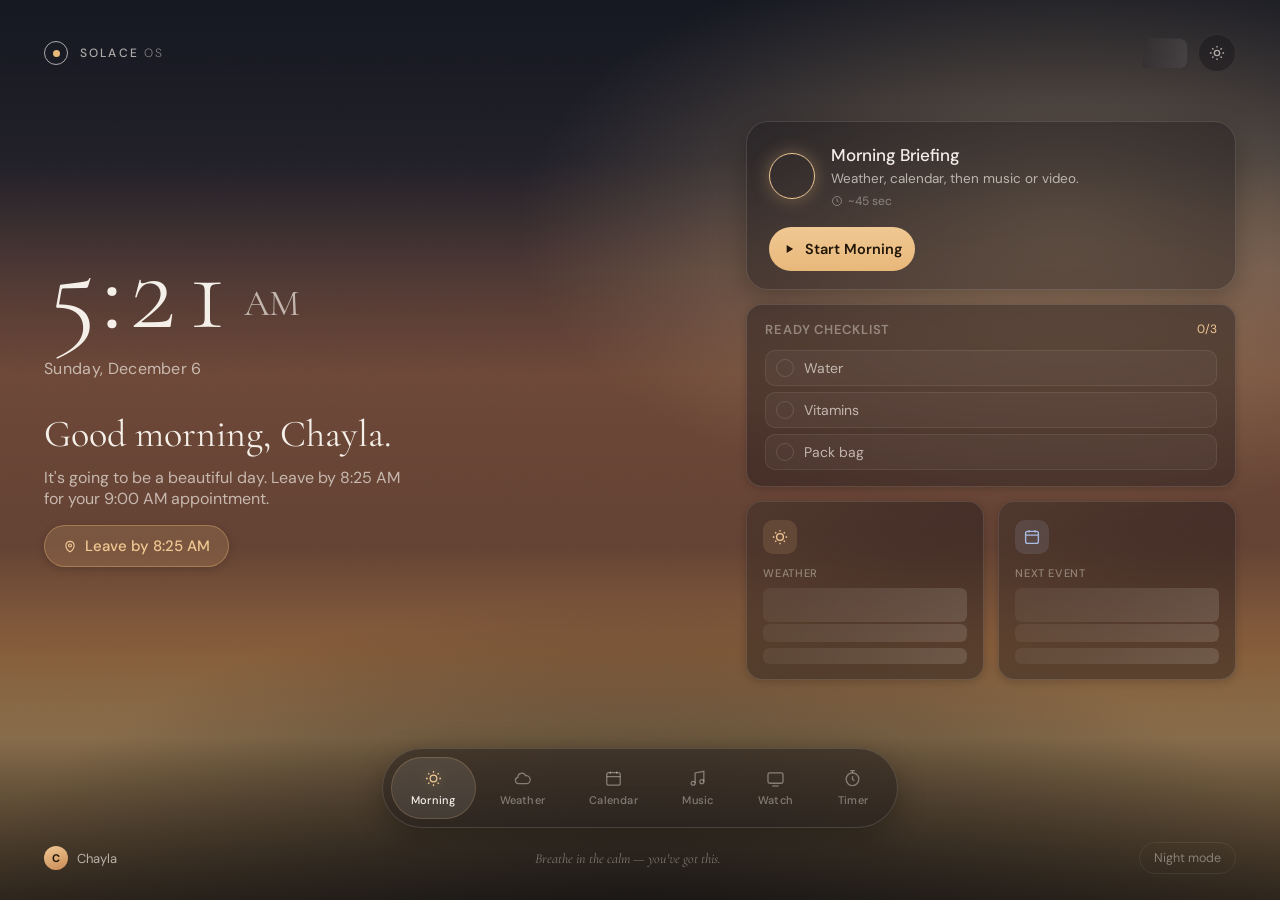
==== commit fdf14c84: "Morning Ritual expansion: vanity mode, routine, glance idle, slideshow - Display presets: Standard, " ====
--- a/solace/index.html
+++ b/solace/index.html
@@ -43,6 +43,12 @@
           <div class="date" id="dateLine">Tuesday, May 20</div>
           <div class="greeting" id="greeting">Good morning, Chayla.</div>
           <div class="context-line" id="contextLine">It's going to be a beautiful day. Ready when you are.</div>
+          <div class="leave-by-pill" id="leaveByPill" hidden>
+            <svg viewBox="0 0 24 24" width="14" height="14" fill="none" stroke="currentColor" stroke-width="2"><path d="M12 22s7-4.5 7-11a7 7 0 1 0-14 0c0 6.5 7 11 7 11z"/><circle cx="12" cy="11" r="2.5"/></svg>
+            <span id="leaveByPillText">Leave by 8:25 AM</span>
+          </div>
+          <div class="glance-line" id="glanceLine"></div>
+          <button class="vanity-start-btn ghost-btn" id="vanityStartBtn" type="button">Start briefing</button>
           <button class="timer-badge" id="timerBadge" hidden>
             <svg viewBox="0 0 24 24" width="13" height="13" fill="none" stroke="currentColor" stroke-width="2"><circle cx="12" cy="13" r="8"/><path d="M12 9v4l2.5 2M9 2h6"/></svg>
             <span id="timerBadgeText">4:32</span>
@@ -69,6 +75,14 @@
             Start Morning
           </div>
         </button>
+
+        <div class="routine-card" id="routineCard">
+          <div class="routine-header">
+            <h3 class="routine-title">Ready checklist</h3>
+            <span class="routine-progress" id="routineProgress">0/3</span>
+          </div>
+          <ul class="routine-list" id="routineList"></ul>
+        </div>
 
         <div class="preview-row">
           <div class="preview-card widget-card" id="weatherWidget">
@@ -347,6 +361,36 @@
         </section>
 
         <section class="settings-section">
+          <h3 class="settings-section-title">Display</h3>
+          <label class="field">
+            <span class="field-label">Layout preset</span>
+            <select id="settingDisplayMode">
+              <option value="standard">Standard — full dashboard</option>
+              <option value="vanity">Vanity — leave-by focus, high contrast</option>
+              <option value="ambient">Ambient — minimal idle glance</option>
+            </select>
+          </label>
+          <div class="field field-row">
+            <span class="field-label">Idle photo slideshow</span>
+            <button class="toggle" id="toggleSlideshow" role="switch" aria-checked="false"><span class="toggle-knob"></span></button>
+          </div>
+          <div class="field field-row">
+            <span class="field-label">Morning close ritual</span>
+            <button class="toggle" id="toggleMorningClose" role="switch" aria-checked="true"><span class="toggle-knob"></span></button>
+          </div>
+        </section>
+
+        <section class="settings-section">
+          <h3 class="settings-section-title">Morning routine</h3>
+          <p class="field-hint field-hint-top">Daily checklist on the morning view. Resets each day.</p>
+          <ul class="feed-list" id="routineSettingsList"></ul>
+          <div class="feed-add-row">
+            <input type="text" id="newRoutineItem" placeholder="e.g. Water, vitamins, pack bag" class="feed-url-input" />
+            <button class="pill-btn" id="addRoutineBtn">Add</button>
+          </div>
+        </section>
+
+        <section class="settings-section">
           <h3 class="settings-section-title">Appearance</h3>
           <div class="field">
             <span class="field-label">Wallpaper</span>
@@ -357,6 +401,15 @@
           <input type="file" id="wallpaperInput" accept="image/*" hidden />
           <div class="field-hint" id="wallpaperHint"></div>
           </div>
+          <div class="field">
+            <span class="field-label">Idle slideshow photos</span>
+            <div class="wallpaper-row">
+              <button class="pill-btn" id="slideshowUploadBtn">Add photos</button>
+              <button class="ghost-btn" id="slideshowClearBtn">Clear all</button>
+            </div>
+            <input type="file" id="slideshowInput" accept="image/*" multiple hidden />
+            <div class="field-hint" id="slideshowHint">Cycle through these when idle (if slideshow is on).</div>
+          </div>
         </section>
 
         <section class="settings-section">
--- a/solace/styles.css
+++ b/solace/styles.css
@@ -274,6 +274,116 @@
   max-width: 34ch;
 }
 
+.leave-by-pill {
+  display: inline-flex;
+  align-items: center;
+  gap: 8px;
+  margin-top: var(--space-4);
+  padding: 10px 18px;
+  border-radius: 999px;
+  background: rgba(232, 184, 122, 0.16);
+  border: 1px solid rgba(232, 184, 122, 0.38);
+  color: var(--accent-strong);
+  font-size: 15px;
+  font-weight: 500;
+  box-shadow: var(--elev-1);
+}
+
+.glance-line {
+  display: none;
+  margin-top: var(--space-4);
+  font-family: var(--font-display);
+  font-size: clamp(20px, 2.6vw, 28px);
+  font-weight: 400;
+  color: var(--ink-dim);
+  max-width: 28ch;
+  text-wrap: balance;
+}
+
+/* ---------- Routine checklist ---------- */
+
+.routine-card {
+  padding: 16px 18px;
+  border-radius: var(--radius-md);
+  background: var(--surface);
+  border: 1px solid var(--surface-border);
+  backdrop-filter: blur(var(--blur));
+  box-shadow: var(--elev-1);
+}
+
+.routine-header {
+  display: flex;
+  align-items: center;
+  justify-content: space-between;
+  margin-bottom: var(--space-3);
+}
+
+.routine-title {
+  margin: 0;
+  font-size: 13px;
+  font-weight: 600;
+  letter-spacing: 0.06em;
+  text-transform: uppercase;
+  color: var(--ink-faint);
+}
+
+.routine-progress {
+  font-size: 12px;
+  color: var(--accent-strong);
+  font-variant-numeric: tabular-nums;
+}
+
+.routine-list {
+  list-style: none;
+  margin: 0;
+  padding: 0;
+  display: flex;
+  flex-direction: column;
+  gap: 6px;
+}
+
+.routine-item {
+  display: flex;
+  align-items: center;
+  gap: 10px;
+  padding: 8px 10px;
+  border-radius: 10px;
+  background: rgba(255, 255, 255, 0.04);
+  border: 1px solid var(--surface-border-soft);
+  font-size: 14px;
+  color: var(--ink-dim);
+  cursor: pointer;
+  transition: background 0.2s var(--ease), color 0.2s var(--ease), border-color 0.2s var(--ease);
+}
+
+.routine-item:hover { background: rgba(244, 239, 232, 0.08); }
+
+.routine-item.done {
+  color: var(--ink-faint);
+  text-decoration: line-through;
+  opacity: 0.72;
+}
+
+.routine-check {
+  width: 18px;
+  height: 18px;
+  border-radius: 50%;
+  border: 1.5px solid var(--surface-border);
+  flex-shrink: 0;
+  display: flex;
+  align-items: center;
+  justify-content: center;
+  transition: background 0.2s var(--ease), border-color 0.2s var(--ease);
+}
+
+.routine-item.done .routine-check {
+  background: var(--accent);
+  border-color: var(--accent);
+  color: #221609;
+}
+
+.field-hint-top { margin-top: -4px; margin-bottom: var(--space-2); }
+
 /* ---------- Side / assistant card ---------- */
 
 .side {
@@ -524,7 +634,9 @@
 .app.idle .topbar,
 .app.idle .dock,
 .app.idle .bottom-strip,
-.app.idle .context-line {
+.app.idle .context-line,
+.app.idle .routine-card,
+.app.idle .leave-by-pill {
   opacity: 0;
   pointer-events: none;
   transform: translateY(8px) scale(0.98);
@@ -535,6 +647,56 @@
   pointer-events: none;
   position: absolute;
   transform: translateY(8px) scale(0.98);
+}
+
+/* Ambient / glance idle — clock + one line only */
+body.mode-ambient.app-idle-host .app.idle .greeting,
+body.mode-ambient.app-idle-host .app.idle .date {
+  opacity: 0;
+  pointer-events: none;
+  transform: translateY(6px);
+}
+
+body.mode-ambient.app-idle-host .app.idle .glance-line {
+  display: block !important;
+  opacity: 1;
+  pointer-events: none;
+}
+
+body.mode-vanity .wallpaper-scrim {
+  background: linear-gradient(180deg, rgba(4, 4, 6, 0.58) 0%, rgba(4, 4, 6, 0.32) 35%, rgba(4, 4, 6, 0.42) 70%, rgba(4, 4, 6, 0.68) 100%);
+}
+
+body.mode-vanity .clock,
+body.mode-vanity .greeting,
+body.mode-vanity .context-line {
+  text-shadow: 0 2px 24px rgba(0, 0, 0, 0.45);
+}
+
+body.mode-vanity .leave-by-pill {
+  font-size: 16px;
+  padding: 12px 20px;
+}
+
+body.mode-vanity .stage {
+  grid-template-columns: 1.2fr 0.8fr;
+}
+
+body.mode-vanity .briefing-card {
+  display: none;
+}
+
+body.mode-vanity .routine-card {
+  order: -1;
+}
+
+.vanity-start-btn {
+  display: none;
+  margin-top: var(--space-3);
+}
+
+body.mode-vanity .vanity-start-btn {
+  display: inline-flex;
 }
 
 /* ---------- Panels ---------- */
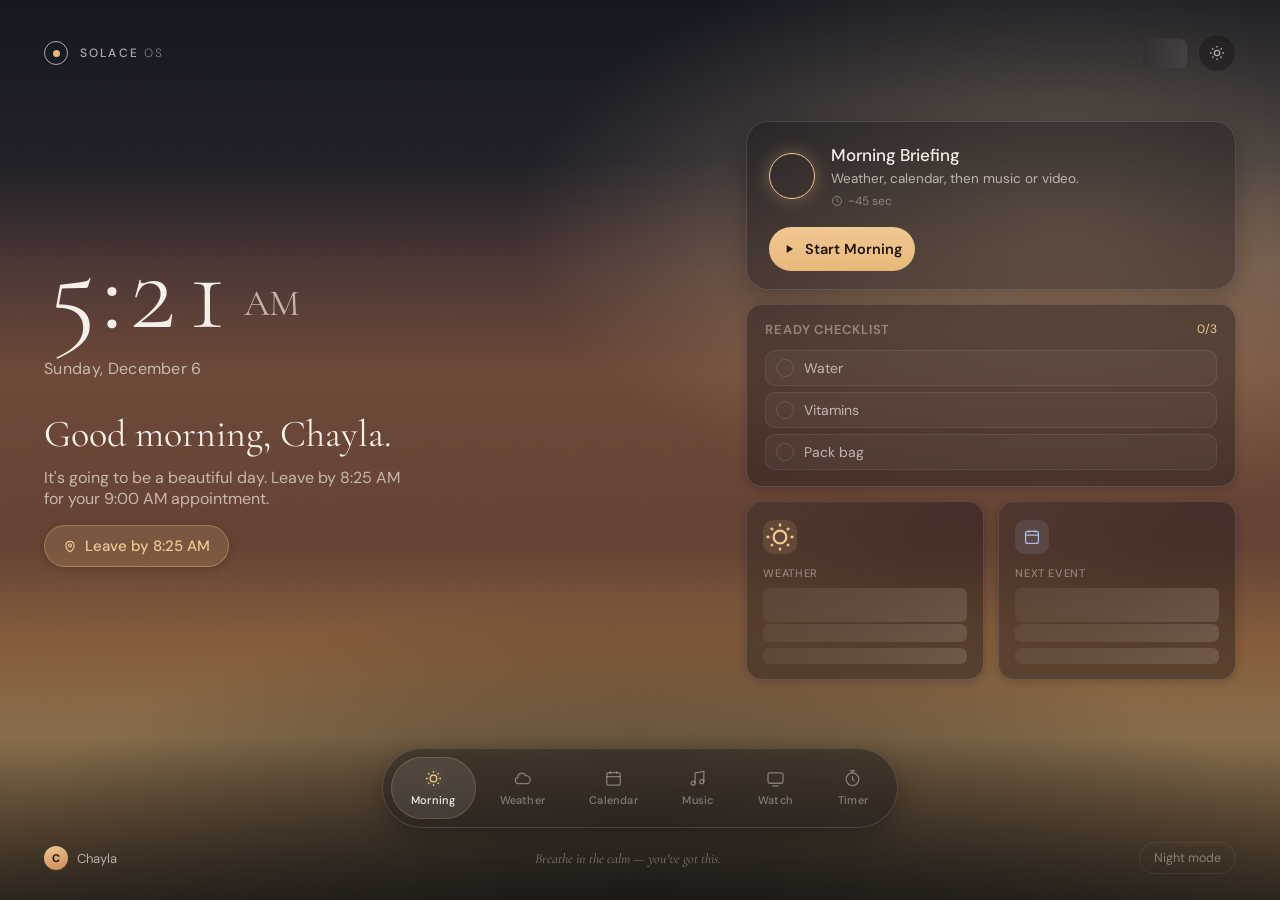
==== commit 761d7137: "Expand weather, configurable location/streaming, mobile scrolling, cross-device photos - Deep weathe" ====
--- a/solace/index.html
+++ b/solace/index.html
@@ -86,7 +86,7 @@
 
         <div class="preview-row">
           <div class="preview-card widget-card" id="weatherWidget">
-            <div class="widget-icon weather-icon" aria-hidden="true">
+            <div class="widget-icon weather-icon" id="weatherWidgetIcon" aria-hidden="true">
               <svg viewBox="0 0 24 24" width="18" height="18" fill="none" stroke="currentColor" stroke-width="1.8"><circle cx="12" cy="12" r="4.5"/><path d="M12 2.5v2M12 19.5v2M21.5 12h-2M4.5 12h-2M18.4 5.6l-1.4 1.4M7 17l-1.4 1.4M18.4 18.4 17 17M7 7 5.6 5.6"/></svg>
             </div>
             <div class="preview-label">Weather</div>
@@ -113,13 +113,38 @@
         <button class="panel-close" data-close-panel aria-label="Close">
           <svg viewBox="0 0 24 24" width="16" height="16" fill="none" stroke="currentColor" stroke-width="1.8"><path d="M6 6l12 12M18 6 6 18"/></svg>
         </button>
-        <h2 class="panel-title">Your day</h2>
+        <h2 class="panel-title" id="panelWeatherLocation">Your day</h2>
         <div class="panel-weather-hero">
-          <div class="panel-weather-temp" id="panelWeatherTemp">64°</div>
-          <div class="panel-weather-cond" id="panelWeatherCond">Clear</div>
+          <div class="weather-cond-icon" id="panelWeatherIcon" aria-hidden="true"></div>
+          <div>
+            <div class="panel-weather-temp" id="panelWeatherTemp">64°</div>
+            <div class="panel-weather-cond" id="panelWeatherCond">Clear</div>
+          </div>
         </div>
         <div class="panel-weather-range" id="panelWeatherRange">High 76° · Low 58° · 30% chance of rain</div>
         <p class="panel-note" id="panelWeatherNote">Clear this morning with a warm afternoon.</p>
+
+        <div class="weather-detail-row">
+          <div class="weather-detail-item">
+            <svg viewBox="0 0 24 24" width="16" height="16" fill="none" stroke="currentColor" stroke-width="1.6"><path d="M12 3v6M5.5 10.5 7 12M18.5 10.5 17 12M2 18h20M6 18a6 6 0 0 1 12 0"/></svg>
+            <span class="weather-detail-label">Sunrise</span>
+            <span class="weather-detail-value" id="panelSunrise">—</span>
+          </div>
+          <div class="weather-detail-item">
+            <svg viewBox="0 0 24 24" width="16" height="16" fill="none" stroke="currentColor" stroke-width="1.6"><path d="M12 3v6M5.5 10.5 7 12M18.5 10.5 17 12M2 18h20M6 18a6 6 0 0 1 12 0" transform="rotate(180 12 12)"/></svg>
+            <span class="weather-detail-label">Sunset</span>
+            <span class="weather-detail-value" id="panelSunset">—</span>
+          </div>
+          <div class="weather-detail-item">
+            <svg viewBox="0 0 24 24" width="16" height="16" fill="none" stroke="currentColor" stroke-width="1.6"><path d="M3 12h4l2-4 3 8 2-5 2 3h5"/></svg>
+            <span class="weather-detail-label">Air quality</span>
+            <span class="weather-detail-value" id="panelAqi">—</span>
+          </div>
+        </div>
+
+        <div class="panel-divider"></div>
+        <h3 class="subsection-title">Forecast</h3>
+        <ul class="forecast-list" id="forecastList"></ul>
       </div>
     </section>
 
@@ -215,26 +240,7 @@
           <svg viewBox="0 0 24 24" width="16" height="16" fill="none" stroke="currentColor" stroke-width="1.8"><path d="M6 6l12 12M18 6 6 18"/></svg>
         </button>
         <h2 class="panel-title">Watch something</h2>
-        <div class="watch-grid">
-          <button class="watch-tile watch-tile-youtube" data-url="https://www.youtube.com">
-            <span class="watch-tile-icon" aria-hidden="true">
-              <svg viewBox="0 0 24 24" width="28" height="28" fill="currentColor"><path d="M23.5 6.2a3 3 0 0 0-2.1-2.1C19.5 3.5 12 3.5 12 3.5s-7.5 0-9.4.6A3 3 0 0 0 .5 6.2 31.5 31.5 0 0 0 0 12a31.5 31.5 0 0 0 .5 5.8 3 3 0 0 0 2.1 2.1c1.9.6 9.4.6 9.4.6s7.5 0 9.4-.6a3 3 0 0 0 2.1-2.1A31.5 31.5 0 0 0 24 12a31.5 31.5 0 0 0-.5-5.8zM9.7 15.5V8.5L15.8 12l-6.1 3.5z"/></svg>
-            </span>
-            <span class="watch-tile-name">YouTube</span>
-          </button>
-          <button class="watch-tile watch-tile-netflix" data-url="https://www.netflix.com">
-            <span class="watch-tile-icon" aria-hidden="true">
-              <svg viewBox="0 0 24 24" width="28" height="28" fill="currentColor"><path d="M5.4 3h3.6l3.2 8.6L15.4 3h3.6l-5.2 18h-3.6L5.4 3zm13.2 0h3.6L24 21h-3.6l-2.4-8.4L15.6 21H12l6.6-18z"/></svg>
-            </span>
-            <span class="watch-tile-name">Netflix</span>
-          </button>
-          <button class="watch-tile watch-tile-peacock" data-url="https://www.peacocktv.com">
-            <span class="watch-tile-icon" aria-hidden="true">
-              <svg viewBox="0 0 24 24" width="28" height="28" fill="currentColor"><circle cx="12" cy="12" r="9"/><path d="M8 14c1.5-2 3-3 4-3s2.5 1 4 3" fill="none" stroke="currentColor" stroke-width="1.5"/></svg>
-            </span>
-            <span class="watch-tile-name">Peacock</span>
-          </button>
-        </div>
+        <div class="watch-grid" id="watchGrid"></div>
         <p class="panel-footnote">Opens in a new tab — Solace stays right here.</p>
       </div>
     </section>
@@ -347,6 +353,20 @@
         </section>
 
         <section class="settings-section">
+          <h3 class="settings-section-title">Watch &amp; streaming</h3>
+          <div class="field">
+            <span class="field-label">Tiles</span>
+          <ul class="feed-list" id="watchTileList"></ul>
+          <div class="feed-add-row">
+            <input type="text" id="newWatchLabel" placeholder="Label (e.g. Disney+)" class="feed-label-input" />
+            <input type="url" id="newWatchUrl" placeholder="https://..." class="feed-url-input" />
+            <button class="pill-btn" id="addWatchBtn">Add</button>
+          </div>
+          <div class="field-hint" id="watchHint">Add your own streaming links, or remove the ones you don't use.</div>
+          </div>
+        </section>
+
+        <section class="settings-section">
           <h3 class="settings-section-title">Calendars</h3>
           <div class="field">
             <span class="field-label">Connected feeds</span>
@@ -361,6 +381,15 @@
         </section>
 
         <section class="settings-section">
+          <h3 class="settings-section-title">Weather</h3>
+          <label class="field">
+            <span class="field-label">ZIP code</span>
+            <input type="text" id="settingWeatherZip" placeholder="97062" inputmode="numeric" maxlength="5" />
+          </label>
+          <div class="field-hint" id="weatherLocationHint">Currently: Tualatin, OR</div>
+        </section>
+
+        <section class="settings-section">
           <h3 class="settings-section-title">Display</h3>
           <label class="field">
             <span class="field-label">Layout preset</span>
--- a/solace/styles.css
+++ b/solace/styles.css
@@ -287,6 +287,26 @@
   font-size: 15px;
   font-weight: 500;
   box-shadow: var(--elev-1);
+  transition: background 0.4s ease, border-color 0.4s ease, color 0.4s ease, transform 0.2s ease;
+}
+
+.leave-by-pill.leave-soon {
+  background: rgba(230, 140, 80, 0.22);
+  border-color: rgba(230, 140, 80, 0.55);
+  color: #f0a878;
+}
+
+.leave-by-pill.leave-urgent {
+  background: rgba(224, 96, 78, 0.28);
+  border-color: rgba(224, 96, 78, 0.7);
+  color: #f4a898;
+  font-weight: 600;
+  animation: leavePillPulse 1.8s ease-in-out infinite;
+}
+
+@keyframes leavePillPulse {
+  0%, 100% { box-shadow: var(--elev-1), 0 0 0 0 rgba(224, 96, 78, 0.35); }
+  50% { box-shadow: var(--elev-1), 0 0 0 7px rgba(224, 96, 78, 0); }
 }
 
 .glance-line {
@@ -767,11 +787,51 @@
   padding-right: 40px;
 }
 
-.panel-weather-hero { display: flex; align-items: baseline; gap: 14px; }
+.panel-weather-hero { display: flex; align-items: center; gap: 16px; }
+.weather-cond-icon { flex-shrink: 0; width: 44px; height: 44px; color: var(--accent-strong); }
+.weather-cond-icon svg { width: 100%; height: 100%; }
 .panel-weather-temp { font-size: 56px; font-weight: 200; font-variant-numeric: tabular-nums; }
 .panel-weather-cond { font-size: 20px; color: var(--ink-dim); font-weight: 300; }
 .panel-weather-range { margin-top: 10px; font-size: 14px; color: var(--ink-faint); }
 .panel-note { margin-top: 18px; font-size: 15px; color: var(--ink-dim); line-height: 1.6; }
+
+.weather-detail-row {
+  display: grid;
+  grid-template-columns: repeat(3, 1fr);
+  gap: 10px;
+  margin-top: 22px;
+}
+
+.weather-detail-item {
+  display: flex;
+  flex-direction: column;
+  align-items: center;
+  gap: 4px;
+  padding: 14px 8px;
+  border-radius: var(--radius-md);
+  background: var(--surface);
+  border: 1px solid var(--surface-border);
+  color: var(--ink-dim);
+}
+
+.weather-detail-label { font-size: 11px; letter-spacing: 0.03em; text-transform: uppercase; color: var(--ink-faint); margin-top: 2px; }
+.weather-detail-value { font-size: 14px; color: var(--ink); font-variant-numeric: tabular-nums; text-align: center; }
+
+.forecast-list { list-style: none; margin: 0; padding: 0; display: flex; flex-direction: column; }
+
+.forecast-list li {
+  display: flex;
+  align-items: center;
+  justify-content: space-between;
+  gap: 14px;
+  padding: 12px 0;
+  border-bottom: 1px solid var(--surface-border-soft);
+  font-size: 14px;
+}
+.forecast-list li:last-child { border-bottom: none; }
+.forecast-period-name { color: var(--ink-dim); flex: 1; }
+.forecast-period-desc { color: var(--ink-faint); font-size: 13px; flex: 1.4; }
+.forecast-period-temp { color: var(--ink); font-variant-numeric: tabular-nums; font-weight: 500; }
 
 .event-list { list-style: none; margin: 0; padding: 0; display: flex; flex-direction: column; }
 
@@ -830,6 +890,7 @@
 .watch-tile-youtube .watch-tile-icon { background: rgba(255, 0, 0, 0.16); color: #ff4444; }
 .watch-tile-netflix .watch-tile-icon { background: rgba(229, 9, 20, 0.16); color: #e50914; }
 .watch-tile-peacock .watch-tile-icon { background: rgba(0, 180, 216, 0.16); color: #00b4d8; }
+.watch-tile-custom .watch-tile-icon { background: rgba(232, 184, 122, 0.16); color: var(--accent-strong); }
 
 .watch-tile:hover { background: rgba(244,239,232,0.1); border-color: rgba(244,239,232,0.22); box-shadow: var(--elev-1); }
 .watch-tile:hover .watch-tile-icon { transform: scale(1.06); }
@@ -1415,6 +1476,23 @@
   .dock-item span { display: none; }
   .bottom-strip { flex-wrap: wrap; gap: 10px; }
   .quote-line { display: none; }
+
+  /* Mobile scrolling: the desktop dashboard is deliberately locked to one
+     screen (height: 100vh, overflow: hidden), but on small viewports the
+     stacked stage content is taller than the screen — let it scroll
+     instead of clipping. Scoped to this breakpoint only. */
+  html, body { height: auto; min-height: 100%; overflow-y: auto; overflow-x: hidden; -webkit-overflow-scrolling: touch; }
+  .app { height: auto; min-height: 100vh; padding-bottom: 40px; }
+  .stage { min-height: auto; padding: 10px 0; }
+
+  .panel {
+    bottom: 110px;
+    padding: 20px 16px;
+    align-items: flex-start;
+    overflow-y: auto;
+    -webkit-overflow-scrolling: touch;
+  }
+  .panel-inner { margin: auto 0; }
 }
 
 @media (min-width: 1800px) {
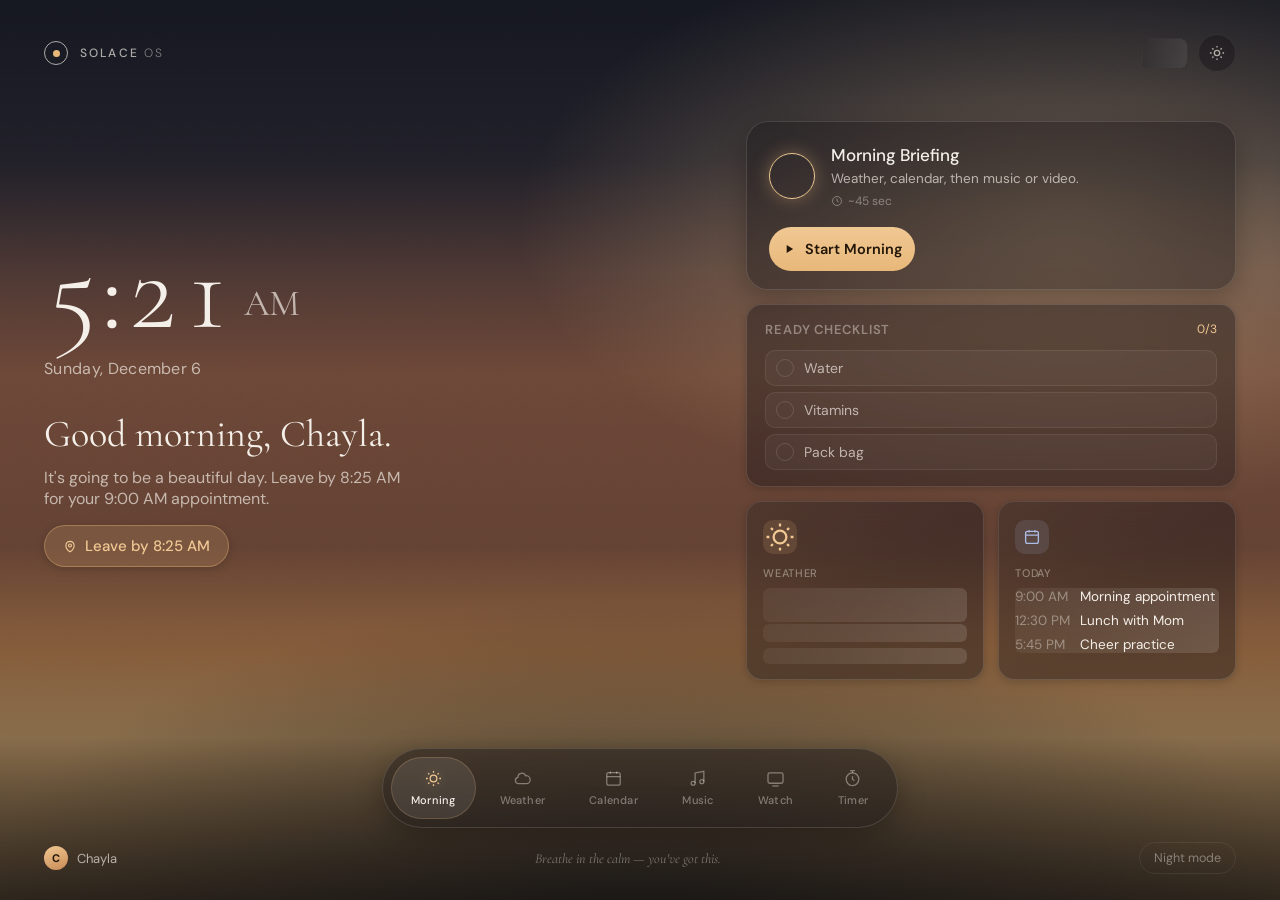
==== commit 4ba9ad56: "Evolve calendar into three levels: home glance, 7-day agenda, full Agenda/Week/Month page Home shows" ====
--- a/solace/index.html
+++ b/solace/index.html
@@ -5,6 +5,13 @@
 <meta name="viewport" content="width=device-width, initial-scale=1.0, maximum-scale=1.0, user-scalable=no" />
 <title>Solace</title>
 <link rel="icon" href="data:image/svg+xml,%3Csvg xmlns='http://www.w3.org/2000/svg' viewBox='0 0 24 24'%3E%3Ccircle cx='12' cy='12' r='10' fill='none' stroke='%23e8b87a' stroke-width='1.6'/%3E%3Ccircle cx='12' cy='12' r='3' fill='%23e8b87a'/%3E%3C/svg%3E" />
+<link rel="manifest" href="manifest.json" />
+<link rel="apple-touch-icon" href="icons/apple-touch-icon.png" />
+<meta name="theme-color" content="#0b0b0d" />
+<meta name="mobile-web-app-capable" content="yes" />
+<meta name="apple-mobile-web-app-capable" content="yes" />
+<meta name="apple-mobile-web-app-status-bar-style" content="black-translucent" />
+<meta name="apple-mobile-web-app-title" content="Solace" />
 <link rel="preconnect" href="https://fonts.googleapis.com" />
 <link rel="preconnect" href="https://fonts.gstatic.com" crossorigin />
 <link href="https://fonts.googleapis.com/css2?family=Cormorant+Garamond:ital,wght@0,300;0,400;0,500;1,300&family=DM+Sans:ital,opsz,wght@0,9..40,300;0,9..40,400;0,9..40,500;0,9..40,600;1,9..40,300&display=swap" rel="stylesheet" />
@@ -98,10 +105,8 @@
             <div class="widget-icon calendar-icon" aria-hidden="true">
               <svg viewBox="0 0 24 24" width="18" height="18" fill="none" stroke="currentColor" stroke-width="1.8"><rect x="3.5" y="4.5" width="17" height="16" rx="2.5"/><path d="M3.5 9.5h17M8 3v3M16 3v3"/></svg>
             </div>
-            <div class="preview-label">Next event</div>
-            <div class="preview-main" id="nextEventTime">9:00 AM</div>
-            <div class="preview-sub" id="nextEventTitle">Morning Appointment</div>
-            <div class="preview-foot" id="nextEventLeaveBy">Leave by 8:25 AM</div>
+            <div class="preview-label">Today</div>
+            <ul class="home-agenda-list" id="homeAgendaList"></ul>
           </div>
         </div>
       </section>
@@ -153,8 +158,9 @@
         <button class="panel-close" data-close-panel aria-label="Close">
           <svg viewBox="0 0 24 24" width="16" height="16" fill="none" stroke="currentColor" stroke-width="1.8"><path d="M6 6l12 12M18 6 6 18"/></svg>
         </button>
-        <h2 class="panel-title">Up next</h2>
-        <ul class="event-list" id="eventList"></ul>
+        <h2 class="panel-title">This week</h2>
+        <div class="agenda-days" id="agendaDays"></div>
+        <button class="pill-btn pill-btn-large" id="openFullCalendarBtn">Full calendar</button>
       </div>
     </section>
 
@@ -320,6 +326,37 @@
     </div>
   </div>
 
+  <!-- Full calendar page overlay -->
+  <div class="settings-overlay" id="calendarPageOverlay" hidden>
+    <div class="settings-panel calendar-page-panel">
+      <div class="settings-header calendar-page-header">
+        <div class="calendar-page-header-row">
+          <div class="calendar-page-tabs" id="calendarPageTabs">
+            <button class="cal-tab active" data-cal-view="agenda" type="button">Agenda</button>
+            <button class="cal-tab" data-cal-view="week" type="button">Week</button>
+            <button class="cal-tab" data-cal-view="month" type="button">Month</button>
+          </div>
+          <button class="icon-btn" id="calendarPageClose" aria-label="Close">
+            <svg viewBox="0 0 24 24" width="18" height="18" fill="none" stroke="currentColor" stroke-width="1.8"><path d="M6 6l12 12M18 6 6 18"/></svg>
+          </button>
+        </div>
+
+        <div class="calendar-page-nav">
+          <button class="icon-btn" id="calendarPagePrev" aria-label="Previous">
+            <svg viewBox="0 0 24 24" width="16" height="16" fill="none" stroke="currentColor" stroke-width="2"><path d="M15 6l-6 6 6 6"/></svg>
+          </button>
+          <span class="calendar-page-range" id="calendarPageRange">This week</span>
+          <button class="icon-btn" id="calendarPageNext" aria-label="Next">
+            <svg viewBox="0 0 24 24" width="16" height="16" fill="none" stroke="currentColor" stroke-width="2"><path d="M9 6l6 6-6 6"/></svg>
+          </button>
+          <button class="ghost-btn calendar-page-today-btn" id="calendarPageTodayBtn" type="button">Today</button>
+        </div>
+      </div>
+
+      <div class="settings-body calendar-page-body" id="calendarPageBody"></div>
+    </div>
+  </div>
+
   <!-- Settings overlay -->
   <div class="settings-overlay" id="settingsOverlay" hidden>
     <div class="settings-panel">
@@ -367,14 +404,14 @@
         </section>
 
         <section class="settings-section">
-          <h3 class="settings-section-title">Calendars</h3>
+          <h3 class="settings-section-title">Calendar accounts</h3>
           <div class="field">
-            <span class="field-label">Connected feeds</span>
+            <span class="field-label">Connected calendars</span>
           <ul class="feed-list" id="calendarFeedList"></ul>
           <div class="feed-add-row">
-            <input type="text" id="newFeedLabel" placeholder="Label (e.g. Chayla)" class="feed-label-input" />
-            <input type="url" id="newFeedUrl" placeholder="webcal:// or https:// calendar link" class="feed-url-input" />
-            <button class="pill-btn" id="addFeedBtn">Add</button>
+            <input type="text" id="newFeedLabel" placeholder="Display name (e.g. Chayla — Personal)" class="feed-label-input" />
+            <input type="url" id="newFeedUrl" placeholder="Paste calendar link (webcal:// or https://)" class="feed-url-input" />
+            <button class="pill-btn" id="addFeedBtn">Add calendar</button>
           </div>
           <div class="field-hint" id="feedHint">From the Calendar app: calendar name → Share Calendar → Public Calendar, then copy the link.</div>
           </div>
@@ -443,10 +480,14 @@
 
         <section class="settings-section">
           <h3 class="settings-section-title">Briefing</h3>
-          <label class="field">
+          <div class="field">
             <span class="field-label">Voice</span>
-            <select id="settingVoice"></select>
-          </label>
+            <div class="wallpaper-row">
+              <select id="settingVoice"></select>
+              <button class="pill-btn" id="voicePreviewBtn" type="button">Preview</button>
+            </div>
+            <div class="field-hint">Voices marked "Network" are usually far more natural than the "Device" ones — try a few.</div>
+          </div>
 
           <div class="field field-row">
             <span class="field-label">Speak briefing aloud</span>
--- a/solace/styles.css
+++ b/solace/styles.css
@@ -219,6 +219,8 @@
 
 .icon-btn:hover { color: var(--ink); background: var(--surface-strong); }
 .icon-btn:active { transform: scale(0.94); }
+.icon-btn:disabled { opacity: 0.3; cursor: default; }
+.icon-btn:disabled:hover { background: var(--surface); }
 
 /* ---------- Stage ---------- */
 
@@ -550,6 +552,34 @@
 .preview-sub { font-size: 14px; color: var(--ink-dim); margin-top: 2px; }
 .preview-foot { font-size: 12px; color: var(--ink-faint); margin-top: 6px; }
 
+.home-agenda-list {
+  list-style: none;
+  margin: 8px 0 0;
+  padding: 0;
+  display: flex;
+  flex-direction: column;
+  gap: 7px;
+}
+
+.home-agenda-list li {
+  display: flex;
+  align-items: baseline;
+  gap: 7px;
+  font-size: 13.5px;
+}
+
+.home-agenda-time { color: var(--ink-faint); min-width: 58px; font-variant-numeric: tabular-nums; flex-shrink: 0; }
+.home-agenda-title { color: var(--ink); overflow: hidden; text-overflow: ellipsis; white-space: nowrap; }
+.home-agenda-empty { font-size: 14px; color: var(--ink-dim); margin-top: 8px; }
+
+.event-dot {
+  display: inline-block;
+  width: 7px;
+  height: 7px;
+  border-radius: 50%;
+  flex-shrink: 0;
+}
+
 /* ---------- Dock ---------- */
 
 .dock {
@@ -847,8 +877,38 @@
 
 .event-time { font-size: 14px; color: var(--ink-faint); min-width: 78px; font-variant-numeric: tabular-nums; }
 .event-body { flex: 1; }
+.event-title-row { display: flex; align-items: center; gap: 7px; }
 .event-title { font-size: 16px; font-weight: 400; }
 .event-leave { font-size: 12.5px; color: var(--accent-strong); margin-top: 3px; }
+
+/* ---------- Agenda (7-day panel + full calendar page) ---------- */
+
+.agenda-days {
+  display: flex;
+  flex-direction: column;
+  max-height: 46vh;
+  overflow-y: auto;
+  margin: 4px 0 20px;
+  padding-right: 4px;
+}
+
+.agenda-day-group + .agenda-day-group { margin-top: 4px; }
+
+.agenda-day-header {
+  position: sticky;
+  top: 0;
+  font-size: 11px;
+  letter-spacing: 0.08em;
+  text-transform: uppercase;
+  font-weight: 600;
+  color: var(--accent-strong);
+  background: var(--surface-strong);
+  padding: 8px 2px 6px;
+  backdrop-filter: blur(var(--blur));
+}
+
+.agenda-day-group .event-list li { padding: 12px 0; gap: 14px; }
+.agenda-day-empty { font-size: 13.5px; color: var(--ink-faint); padding: 6px 2px 14px; }
 .event-loc { font-size: 12.5px; color: var(--ink-faint); margin-top: 3px; }
 .event-empty { font-size: 15px; color: var(--ink-dim); padding: 8px 0; }
 
@@ -1156,6 +1216,118 @@
   gap: 0;
   padding: var(--space-4) var(--space-6) var(--space-6);
 }
+
+/* ---------- Full calendar page ---------- */
+
+.calendar-page-panel { width: min(760px, 94vw); }
+
+.calendar-page-header { flex-direction: column; align-items: stretch; gap: var(--space-3); padding-bottom: var(--space-3); }
+
+.calendar-page-header-row { display: flex; align-items: center; justify-content: space-between; }
+
+.calendar-page-tabs {
+  display: flex;
+  gap: 4px;
+  padding: 3px;
+  border-radius: 999px;
+  background: rgba(255,255,255,0.05);
+  border: 1px solid var(--surface-border-soft);
+}
+
+.cal-tab {
+  padding: 7px 16px;
+  border-radius: 999px;
+  font-size: 13px;
+  font-weight: 500;
+  color: var(--ink-dim);
+  transition: background 0.2s var(--ease), color 0.2s var(--ease);
+}
+
+.cal-tab.active { background: var(--accent); color: #221609; }
+.cal-tab:not(.active):hover { color: var(--ink); }
+
+.calendar-page-nav {
+  display: flex;
+  align-items: center;
+  gap: 10px;
+}
+
+.calendar-page-range {
+  flex: 1;
+  text-align: center;
+  font-size: 15px;
+  font-weight: 500;
+  color: var(--ink);
+}
+
+.calendar-page-today-btn { padding: 8px 14px; font-size: 12.5px; }
+
+.calendar-page-body { min-height: 40vh; }
+
+/* Week view */
+.cal-week-grid {
+  display: grid;
+  grid-template-columns: repeat(7, 1fr);
+  gap: 8px;
+}
+
+.cal-week-day {
+  border-radius: var(--radius-sm);
+  background: rgba(255,255,255,0.03);
+  border: 1px solid var(--surface-border-soft);
+  padding: 10px 8px;
+  min-height: 120px;
+}
+
+.cal-week-day.is-today { border-color: rgba(232, 184, 122, 0.5); background: rgba(232, 184, 122, 0.06); }
+
+.cal-week-day-label { font-size: 11px; color: var(--ink-faint); text-transform: uppercase; letter-spacing: 0.05em; }
+.cal-week-day-num { font-size: 18px; font-weight: 300; margin: 2px 0 8px; font-variant-numeric: tabular-nums; }
+
+.cal-week-event {
+  display: flex;
+  align-items: center;
+  gap: 5px;
+  font-size: 11.5px;
+  color: var(--ink-dim);
+  padding: 3px 0;
+  overflow: hidden;
+}
+
+.cal-week-event span { overflow: hidden; text-overflow: ellipsis; white-space: nowrap; }
+.cal-week-day-empty { font-size: 11.5px; color: var(--ink-faint); opacity: 0.6; }
+
+/* Month view */
+.cal-month-grid {
+  display: grid;
+  grid-template-columns: repeat(7, 1fr);
+  gap: 6px;
+}
+
+.cal-month-weekday {
+  font-size: 10.5px;
+  text-transform: uppercase;
+  letter-spacing: 0.06em;
+  color: var(--ink-faint);
+  text-align: center;
+  padding-bottom: 6px;
+}
+
+.cal-month-cell {
+  min-height: 68px;
+  border-radius: 10px;
+  border: 1px solid var(--surface-border-soft);
+  background: rgba(255,255,255,0.02);
+  padding: 6px;
+}
+
+.cal-month-cell.is-today { border-color: rgba(232, 184, 122, 0.5); background: rgba(232, 184, 122, 0.08); }
+.cal-month-cell.is-outside { opacity: 0.35; }
+
+.cal-month-cell-num { font-size: 12.5px; color: var(--ink-dim); font-variant-numeric: tabular-nums; }
+
+.cal-month-dots { display: flex; gap: 3px; margin-top: 5px; flex-wrap: wrap; }
+.cal-month-more { font-size: 9.5px; color: var(--ink-faint); margin-top: 3px; }
 
 .settings-section {
   padding: var(--space-5) 0;
@@ -1217,6 +1389,7 @@
 }
 
 .wallpaper-row { display: flex; gap: 10px; }
+.wallpaper-row select { flex: 1; min-width: 0; }
 
 .field-hint { font-size: 12px; color: var(--ink-faint); }
 
@@ -1402,6 +1575,28 @@
 
 .toggle[aria-checked="true"] { background: var(--accent); }
 .toggle[aria-checked="true"] .toggle-knob { transform: translateX(18px); background: #221609; }
+
+.toggle-sm { width: 34px; height: 20px; }
+.toggle-sm .toggle-knob { width: 14px; height: 14px; top: 3px; left: 3px; }
+.toggle-sm[aria-checked="true"] .toggle-knob { transform: translateX(14px); }
+
+.feed-actions { display: flex; align-items: center; gap: 10px; flex-shrink: 0; }
+
+.feed-color-input {
+  -webkit-appearance: none;
+  appearance: none;
+  width: 22px;
+  height: 22px;
+  border-radius: 50%;
+  border: 1px solid var(--surface-border-soft);
+  padding: 0;
+  background: none;
+  cursor: pointer;
+  overflow: hidden;
+}
+.feed-color-input::-webkit-color-swatch-wrapper { padding: 0; }
+.feed-color-input::-webkit-color-swatch { border: none; border-radius: 50%; }
+.feed-color-input::-moz-color-swatch { border: none; border-radius: 50%; }
 
 /* ---------- Night mode ---------- */
 
@@ -1493,6 +1688,11 @@
     -webkit-overflow-scrolling: touch;
   }
   .panel-inner { margin: auto 0; }
+
+  .calendar-page-panel { width: 100%; max-height: 100%; height: 100%; border-radius: 0; }
+  .cal-week-grid { grid-template-columns: repeat(7, 84px); overflow-x: auto; width: 100%; }
+  .cal-month-grid { grid-template-columns: repeat(7, 42px); overflow-x: auto; width: 100%; }
+  .cal-month-weekday { padding-bottom: 4px; }
 }
 
 @media (min-width: 1800px) {
